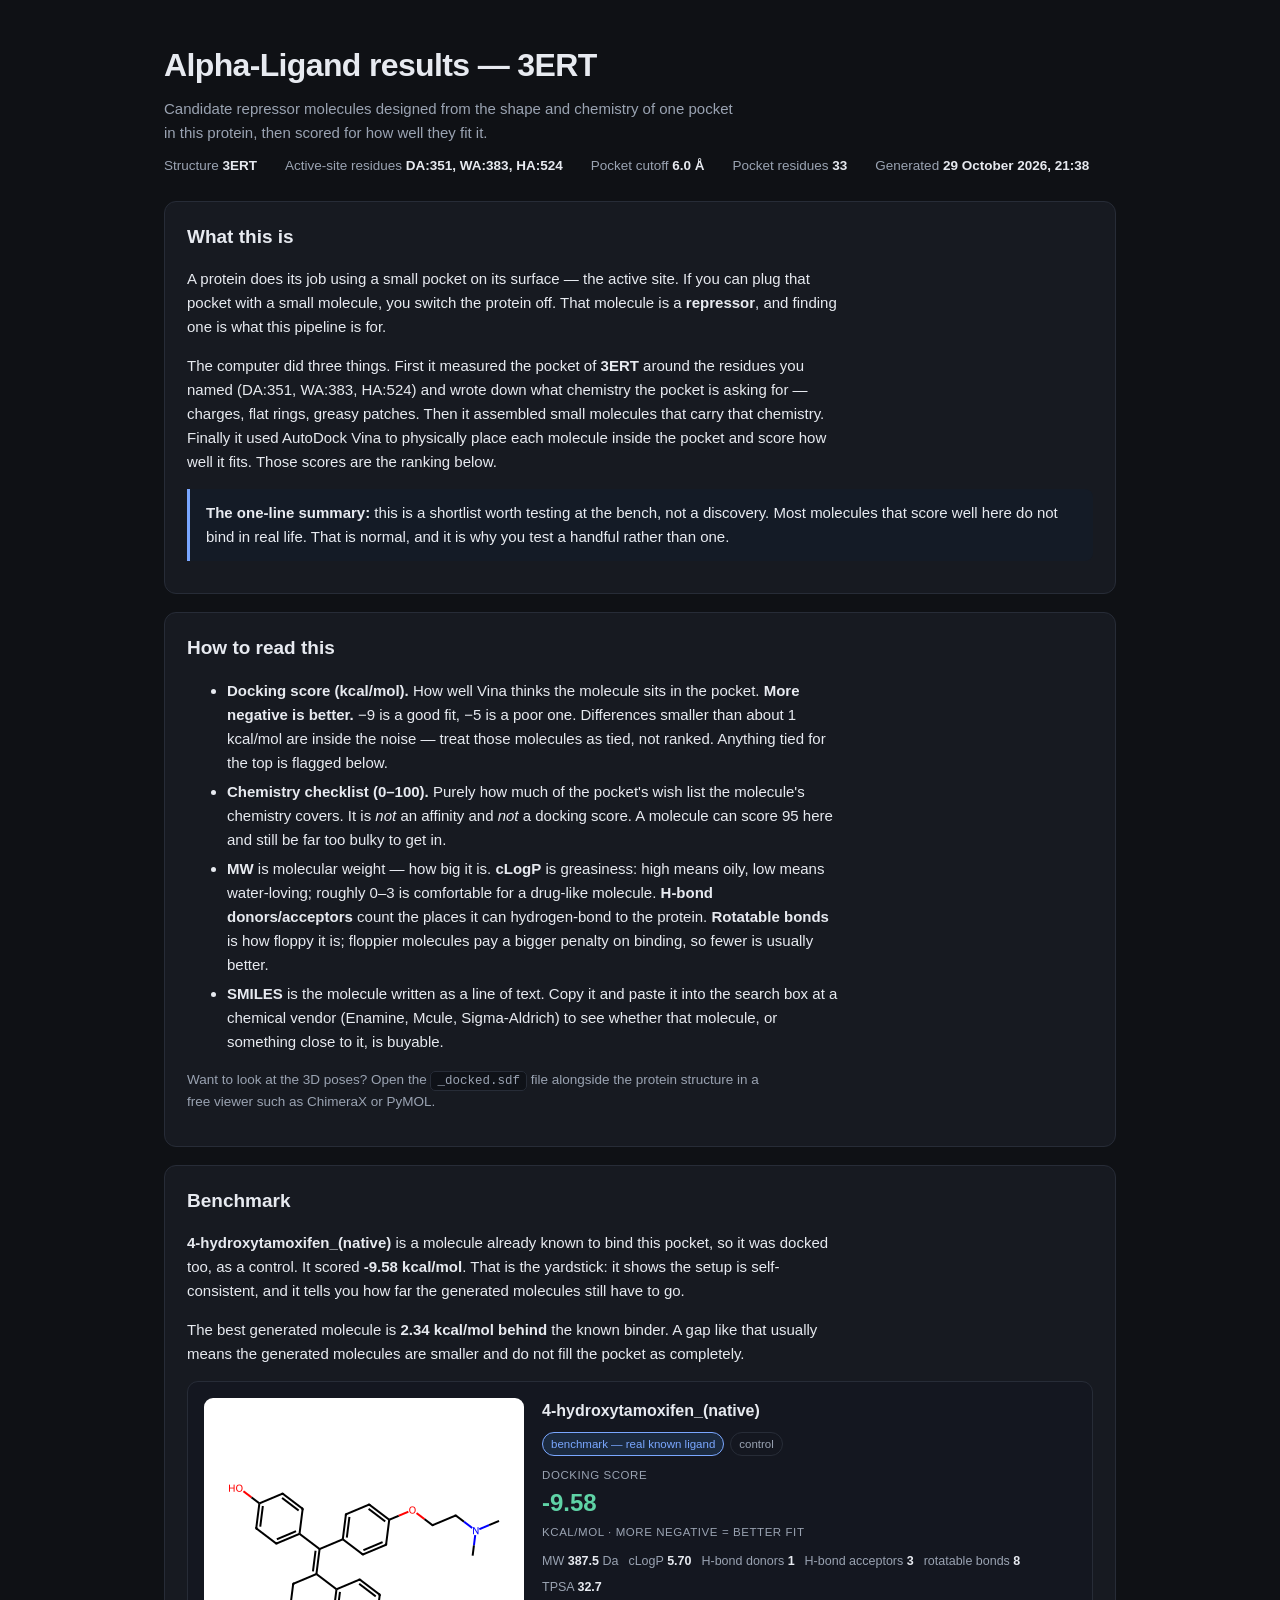
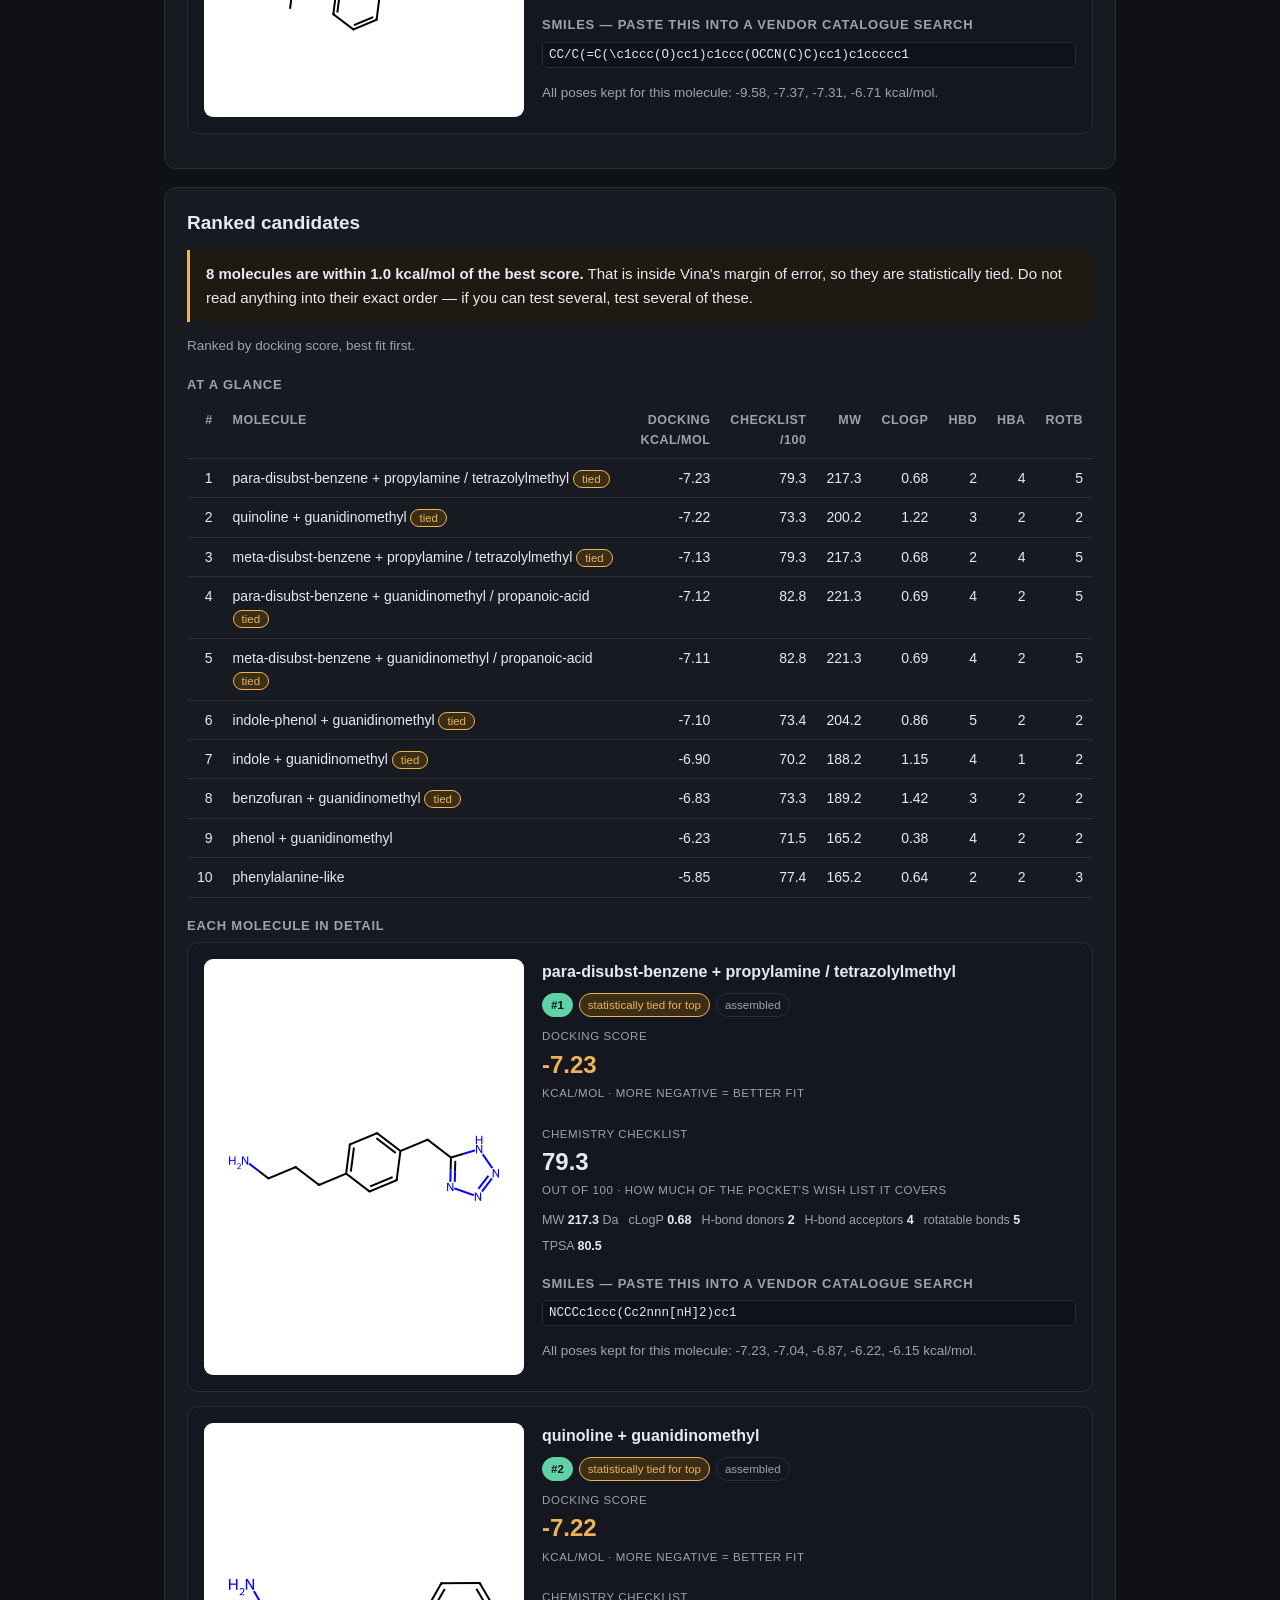
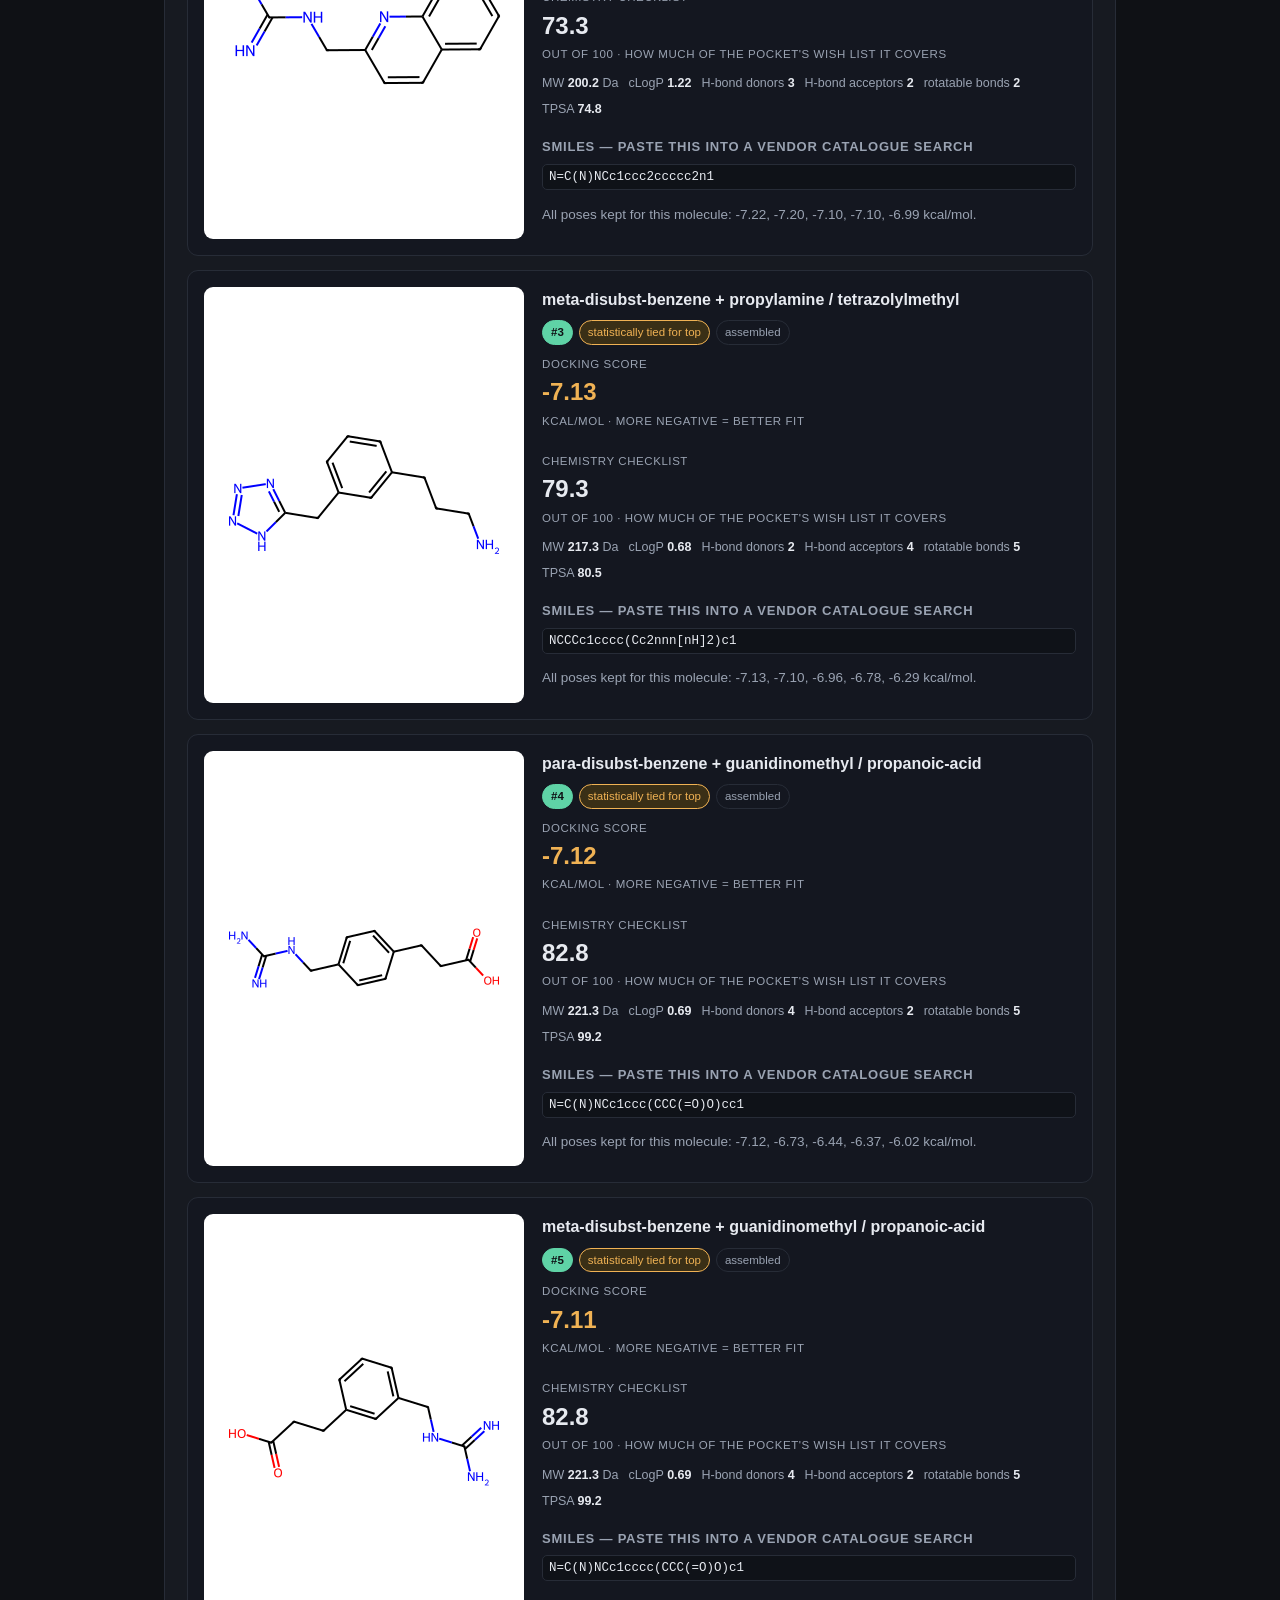
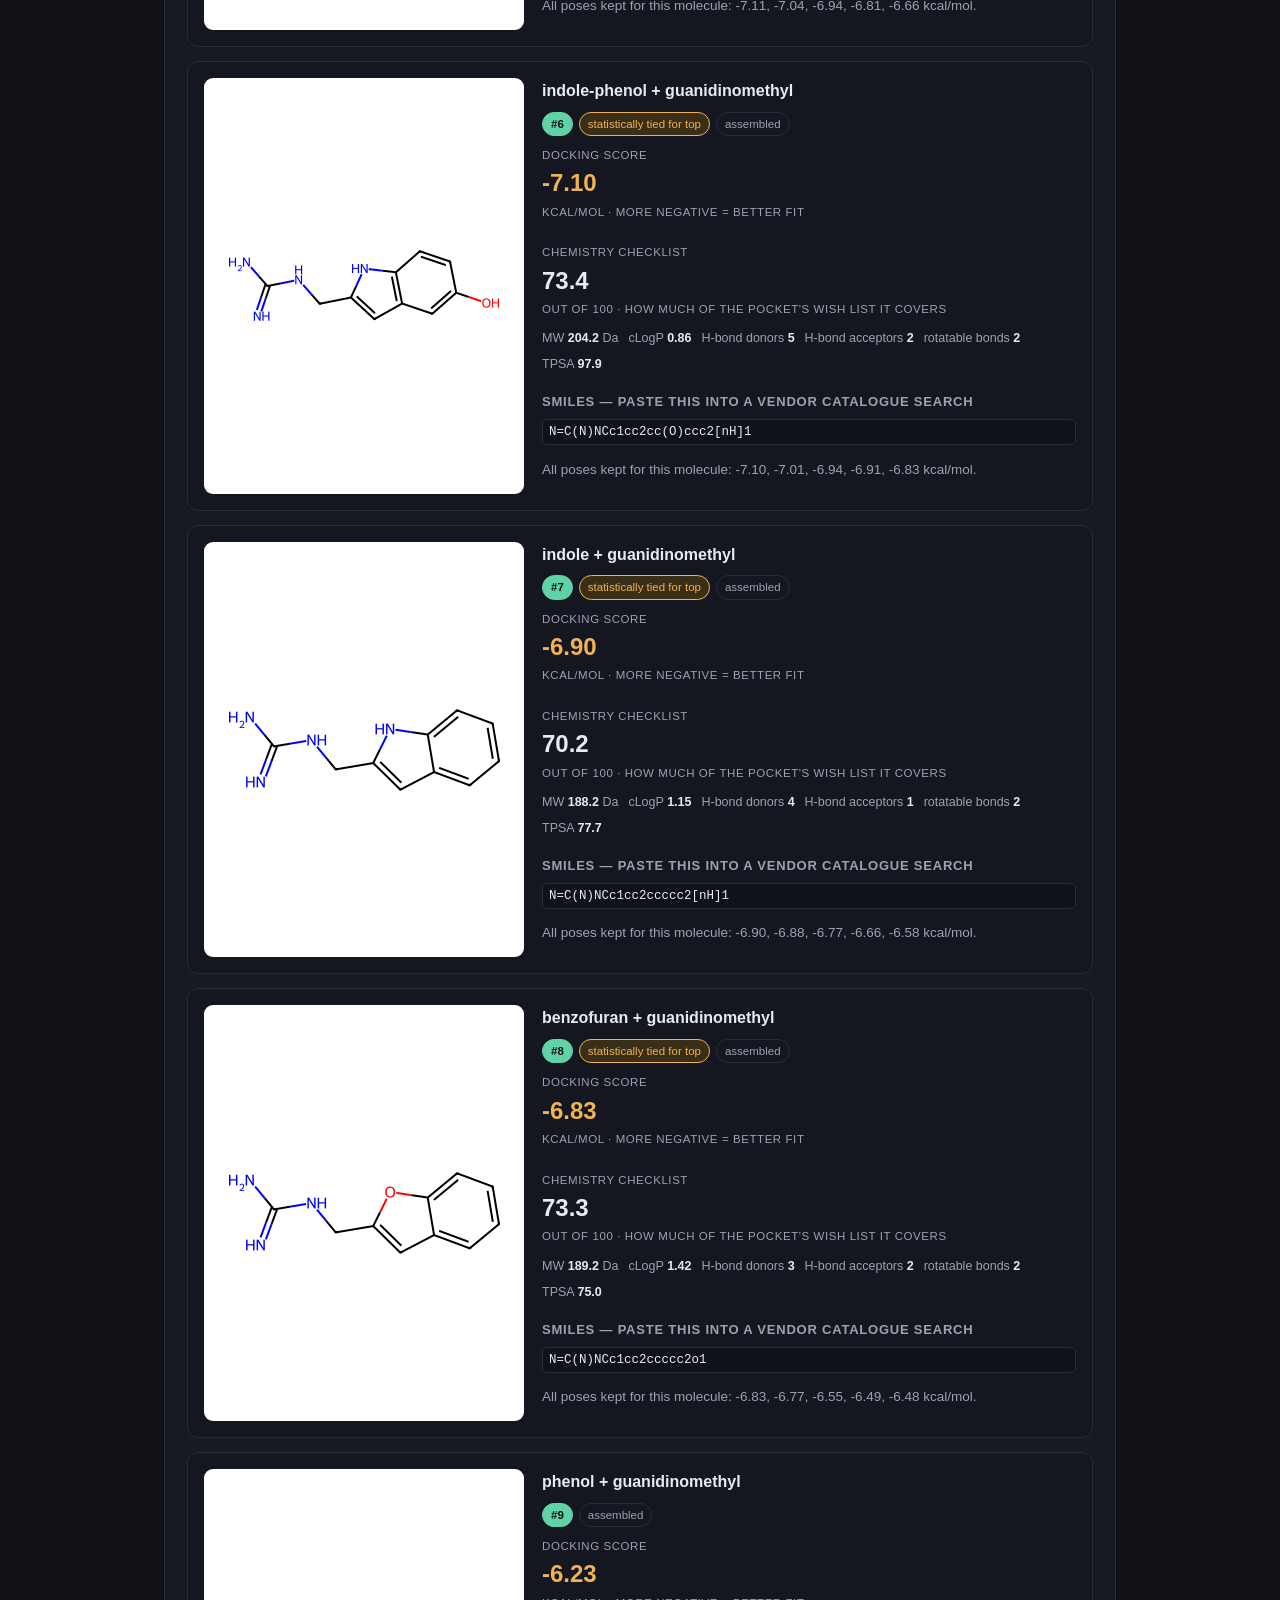
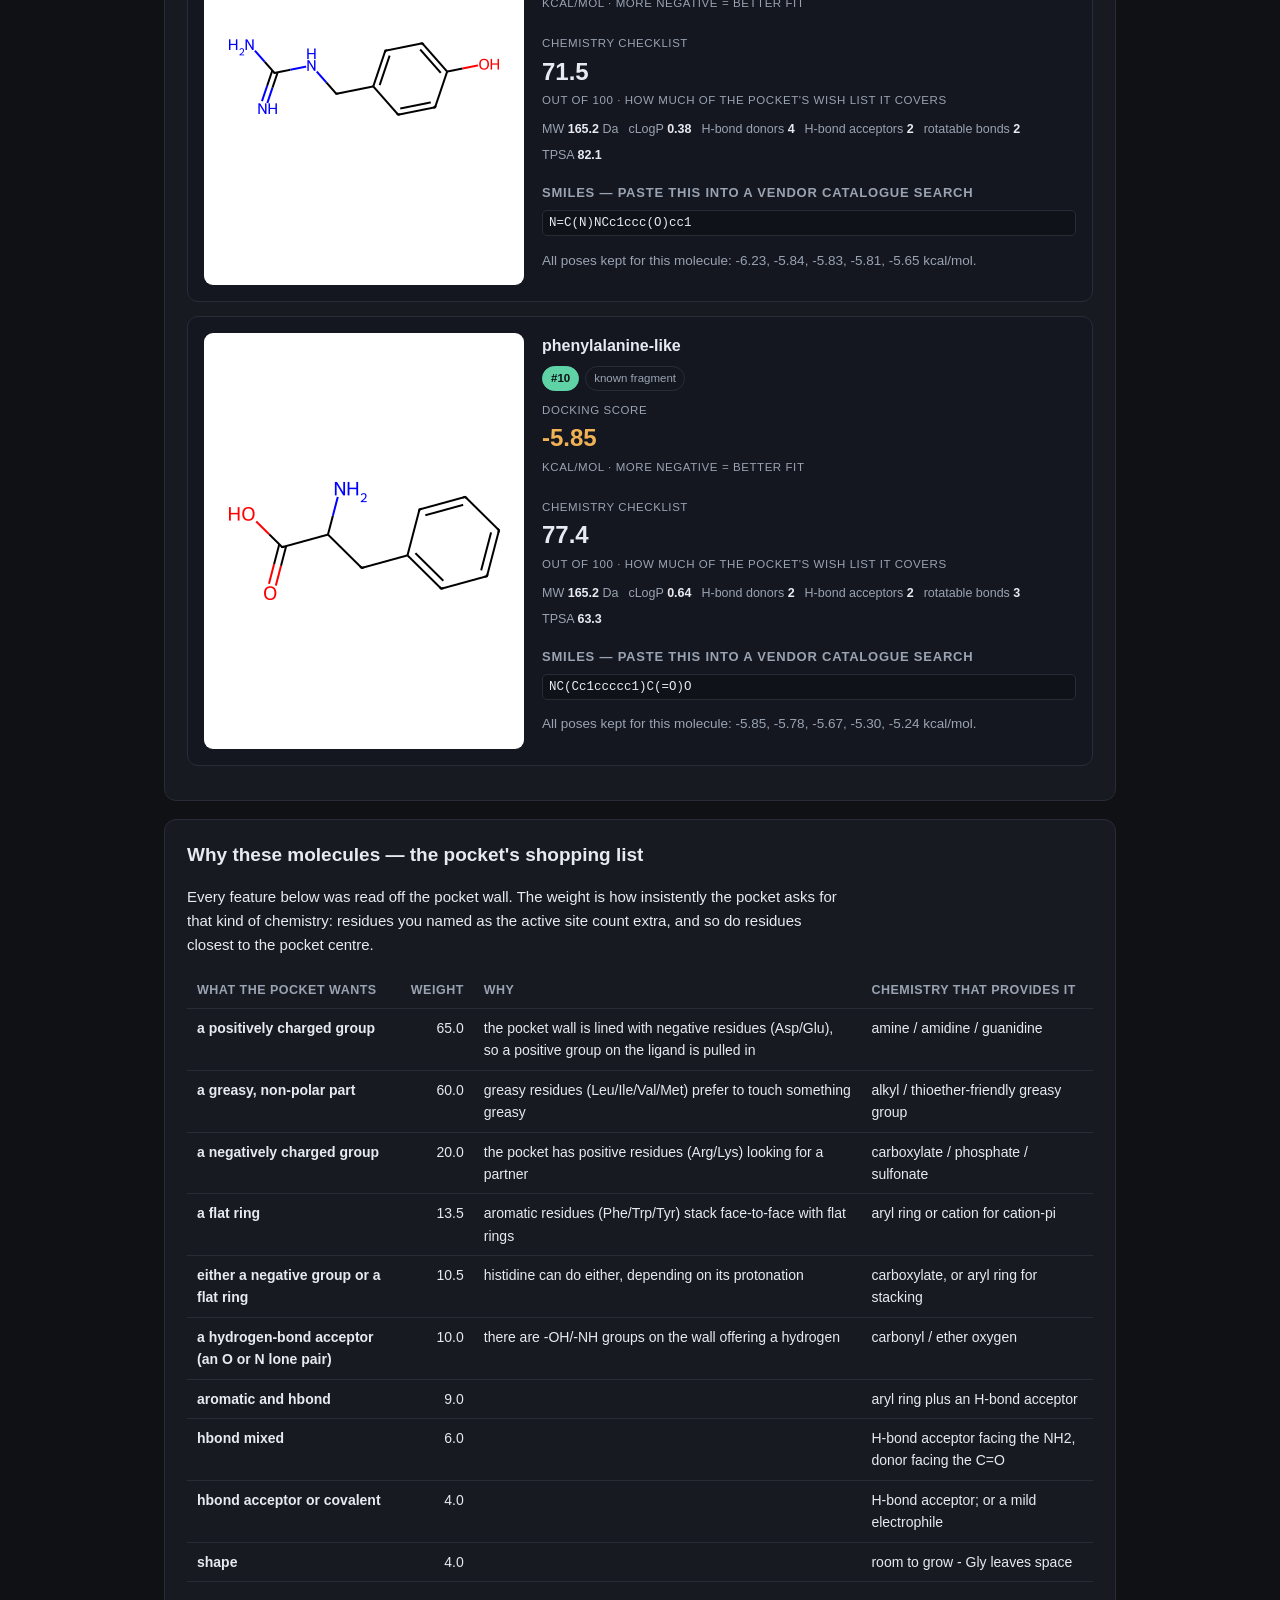
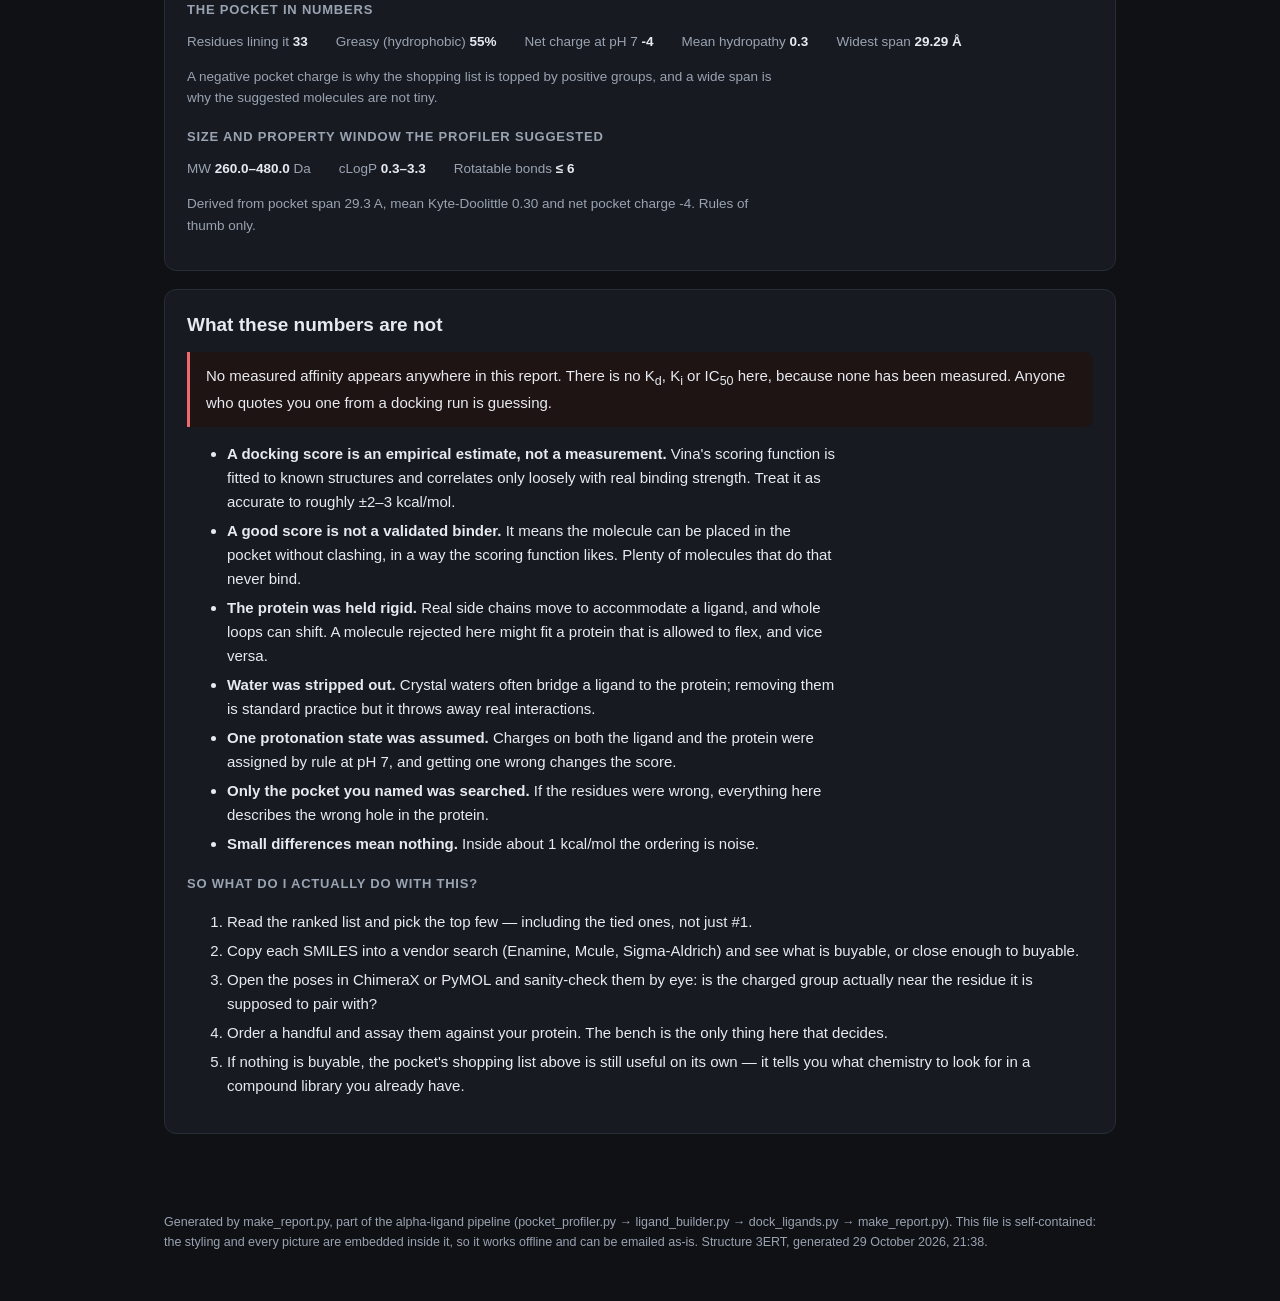
==== output/3ERT_results.html @ 64a778c5 "Add make_report.py: self-contained HTML results page + top-hits CSV, wired into the notebook" ====
<!DOCTYPE html>
<html lang='en'><head><meta charset='utf-8'>
<meta name='viewport' content='width=device-width,initial-scale=1'>
<title>Alpha-Ligand results — 3ERT</title>
<style>
:root{
  --bg:#0f1115; --card:#171a21; --line:#272c37; --ink:#e7eaf0; --dim:#9aa3b2;
  --accent:#5fd3a6; --accent2:#7aa7ff; --warn:#f0b254; --bad:#ef6a6a;
}
*{box-sizing:border-box}
body{margin:0;background:var(--bg);color:var(--ink);
  font:15px/1.6 -apple-system,BlinkMacSystemFont,"Segoe UI",Roboto,Helvetica,Arial,sans-serif;}
header{padding:40px 24px 4px;max-width:1000px;margin:0 auto}
h1{margin:0 0 6px;font-size:32px;letter-spacing:-.02em}
.tagline{margin:0;color:var(--dim);max-width:70ch}
main{max-width:1000px;margin:0 auto;padding:20px 24px 60px}
.card{background:var(--card);border:1px solid var(--line);border-radius:12px;
  padding:20px 22px;margin:0 0 18px}
h2{margin:0 0 12px;font-size:19px}
h3{margin:18px 0 6px;font-size:13px;text-transform:uppercase;letter-spacing:.06em;color:var(--dim)}
p{max-width:78ch}
code,.smiles{background:#0f1218;border:1px solid var(--line);border-radius:5px;
  padding:2px 6px;font-family:ui-monospace,SFMono-Regular,Consolas,monospace;font-size:12.5px;
  word-break:break-all}
.meta{display:flex;flex-wrap:wrap;gap:10px 28px;margin:10px 0 0;color:var(--dim);font-size:13.5px}
.meta b{color:var(--ink);font-weight:600}
table{border-collapse:collapse;width:100%;font-size:14px}
th,td{text-align:left;padding:8px 10px;border-bottom:1px solid var(--line);vertical-align:top}
th{color:var(--dim);font-weight:600;font-size:12.5px;text-transform:uppercase;letter-spacing:.04em}
td.num,th.num{text-align:right;font-variant-numeric:tabular-nums}
.hit{display:grid;grid-template-columns:320px 1fr;gap:18px;border:1px solid var(--line);
  border-radius:11px;padding:16px;margin:0 0 14px;background:#141720;break-inside:avoid}
.pic{background:#fff;border-radius:9px;padding:6px;display:flex;align-items:center;justify-content:center}
img.mol{max-width:100%;height:auto;display:block}
.molsvg{background:#fff;border-radius:9px}
.nopic{color:#888;font-size:13px;padding:40px 0;text-align:center}
.hitname{font-size:16px;font-weight:650;margin:0 0 2px}
.badges{display:flex;flex-wrap:wrap;gap:6px;margin:8px 0}
.badge{font-size:11.5px;padding:2px 8px;border-radius:999px;border:1px solid var(--line);color:var(--dim)}
.badge.rank{background:var(--accent);color:#0f1115;border-color:var(--accent);font-weight:700}
.badge.tie{background:#3a2f16;border-color:var(--warn);color:var(--warn)}
.badge.ctrl{background:#1b2a3f;border-color:var(--accent2);color:var(--accent2)}
.scorerow{display:flex;flex-wrap:wrap;gap:22px;margin:10px 0 4px}
.score .v{font-size:24px;font-weight:700;font-variant-numeric:tabular-nums}
.score .k{display:block;font-size:11.5px;color:var(--dim);text-transform:uppercase;letter-spacing:.05em}
.good{color:var(--accent)} .mid{color:var(--warn)}
.props{display:flex;flex-wrap:wrap;gap:6px 10px;margin:10px 0;font-size:12.5px;color:var(--dim)}
.props span b{color:var(--ink)}
.note{color:var(--dim);font-size:13.5px}
.callout{border-left:3px solid var(--accent2);background:#141b26;padding:12px 16px;border-radius:0 8px 8px 0;margin:12px 0}
.callout.warn{border-left-color:var(--warn);background:#1e1a12}
.callout.bad{border-left-color:var(--bad);background:#1f1414}
ul{max-width:78ch} li{margin:5px 0}
footer{max-width:1000px;margin:0 auto;padding:0 24px 50px;color:var(--dim);font-size:12.5px}
@media print{
  :root{--bg:#fff;--card:#fff;--line:#c8ccd4;--ink:#111;--dim:#555;
        --accent:#0a7a55;--accent2:#1a4ea8;--warn:#8a5a00;--bad:#9a2020}
  body{background:#fff;color:#111;font-size:11pt}
  .card,.hit{background:#fff;border:1px solid #c8ccd4;box-shadow:none}
  .hit{break-inside:avoid;page-break-inside:avoid}
  .badge.rank{background:#eee;color:#111;border-color:#999}
  .callout{background:#f6f7f9}
  header{padding-top:10px}
}
</style></head><body>
<header><h1>Alpha-Ligand results — 3ERT</h1>
<p class='tagline'>Candidate repressor molecules designed from the shape and chemistry of one pocket in this protein, then scored for how well they fit it.</p>
<div class='meta'><span>Structure <b>3ERT</b></span><span>Active-site residues <b>DA:351, WA:383, HA:524</b></span><span>Pocket cutoff <b>6.0 &Aring;</b></span><span>Pocket residues <b>33</b></span><span>Generated <b>29 October 2026, 21:38</b></span></div></header><main>
<div class='card'><h2>What this is</h2>
<p>A protein does its job using a small pocket on its surface — the active site. If you can plug that pocket with a small molecule, you switch the protein off. That molecule is a <b>repressor</b>, and finding one is what this pipeline is for.</p>
<p>The computer did three things. First it measured the pocket of <b>3ERT</b> around the residues you named (DA:351, WA:383, HA:524) and wrote down what chemistry the pocket is asking for — charges, flat rings, greasy patches. Then it assembled small molecules that carry that chemistry. 
Finally it used AutoDock Vina to physically place each molecule inside the pocket and score how well it fits. Those scores are the ranking below.</p>
<div class='callout'><b>The one-line summary:</b> this is a shortlist worth testing at the bench, not a discovery. Most molecules that score well here do not bind in real life. That is normal, and it is why you test a handful rather than one.</div>
</div>
<div class='card'><h2>How to read this</h2><ul>
<li><b>Docking score (kcal/mol).</b> How well Vina thinks the molecule sits in the pocket. <b>More negative is better.</b> &minus;9 is a good fit, &minus;5 is a poor one. Differences smaller than about 1 kcal/mol are inside the noise — treat those molecules as tied, not ranked. Anything tied for the top is flagged below.</li>
<li><b>Chemistry checklist (0–100).</b> Purely how much of the pocket's wish list the molecule's chemistry covers. It is <i>not</i> an affinity and <i>not</i> a docking score. A molecule can score 95 here and still be far too bulky to get in.</li>
<li><b>MW</b> is molecular weight — how big it is. <b>cLogP</b> is greasiness: high means oily, low means water-loving; roughly 0–3 is comfortable for a drug-like molecule. <b>H-bond donors/acceptors</b> count the places it can hydrogen-bond to the protein. <b>Rotatable bonds</b> is how floppy it is; floppier molecules pay a bigger penalty on binding, so fewer is usually better.</li>
<li><b>SMILES</b> is the molecule written as a line of text. Copy it and paste it into the search box at a chemical vendor (Enamine, Mcule, Sigma-Aldrich) to see whether that molecule, or something close to it, is buyable.</li>
</ul>
<p class='note'>Want to look at the 3D poses? Open the <code>_docked.sdf</code> file alongside the protein structure in a free viewer such as ChimeraX or PyMOL.</p></div>
<div class='card'><h2>Benchmark</h2>
<p><b>4-hydroxytamoxifen_(native)</b> is a molecule already known to bind this pocket, so it was docked too, as a control. It scored <b>-9.58 kcal/mol</b>. That is the yardstick: it shows the setup is self-consistent, and it tells you how far the generated molecules still have to go.</p>
<p>The best generated molecule is <b>2.34 kcal/mol behind</b> the known binder. A gap like that usually means the generated molecules are smaller and do not fill the pocket as completely.</p>

<div class="hit">
  <div class="pic"><img class="mol" alt="structure" src="[data-uri]"></div>
  <div>
    <p class="hitname">4-hydroxytamoxifen_(native)</p>
    <div class="badges"><span class="badge ctrl">benchmark — real known ligand</span><span class="badge">control</span></div>
    <div class="scorerow"><div class="score"><span class="k">docking score</span><span class="v good">-9.58</span><span class="k">kcal/mol &middot; more negative = better fit</span></div></div>
    <div class="props">
      <span>MW <b>387.5</b> Da</span><span>cLogP <b>5.70</b></span>
      <span>H-bond donors <b>1</b></span><span>H-bond acceptors <b>3</b></span>
      <span>rotatable bonds <b>8</b></span><span>TPSA <b>32.7</b></span>
    </div>
    <h3>SMILES — paste this into a vendor catalogue search</h3>
    <div class="smiles">CC/C(=C(\c1ccc(O)cc1)c1ccc(OCCN(C)C)cc1)c1ccccc1</div>
    <p class="note">All poses kept for this molecule: -9.58, -7.37, -7.31, -6.71 kcal/mol.</p>
  </div>
</div>
</div>
<div class='card'><h2>Ranked candidates</h2>
<div class='callout warn'><b>8 molecules are within 1.0 kcal/mol of the best score.</b> That is inside Vina's margin of error, so they are statistically tied. Do not read anything into their exact order — if you can test several, test several of these.</div>
<p class='note'>Ranked by docking score, best fit first.</p>
<h3>At a glance</h3><table><thead><tr><th class='num'>#</th><th>Molecule</th>
<th class='num'>Docking<br>kcal/mol</th>
<th class='num'>Checklist<br>/100</th><th class='num'>MW</th><th class='num'>cLogP</th><th class='num'>HBD</th><th class='num'>HBA</th><th class='num'>RotB</th></tr></thead><tbody>
<tr><td class='num'>1</td><td>para-disubst-benzene + propylamine / tetrazolylmethyl <span class='badge tie'>tied</span></td>
<td class='num'>-7.23</td>
<td class='num'>79.3</td><td class='num'>217.3</td><td class='num'>0.68</td><td class='num'>2</td><td class='num'>4</td><td class='num'>5</td></tr>
<tr><td class='num'>2</td><td>quinoline + guanidinomethyl <span class='badge tie'>tied</span></td>
<td class='num'>-7.22</td>
<td class='num'>73.3</td><td class='num'>200.2</td><td class='num'>1.22</td><td class='num'>3</td><td class='num'>2</td><td class='num'>2</td></tr>
<tr><td class='num'>3</td><td>meta-disubst-benzene + propylamine / tetrazolylmethyl <span class='badge tie'>tied</span></td>
<td class='num'>-7.13</td>
<td class='num'>79.3</td><td class='num'>217.3</td><td class='num'>0.68</td><td class='num'>2</td><td class='num'>4</td><td class='num'>5</td></tr>
<tr><td class='num'>4</td><td>para-disubst-benzene + guanidinomethyl / propanoic-acid <span class='badge tie'>tied</span></td>
<td class='num'>-7.12</td>
<td class='num'>82.8</td><td class='num'>221.3</td><td class='num'>0.69</td><td class='num'>4</td><td class='num'>2</td><td class='num'>5</td></tr>
<tr><td class='num'>5</td><td>meta-disubst-benzene + guanidinomethyl / propanoic-acid <span class='badge tie'>tied</span></td>
<td class='num'>-7.11</td>
<td class='num'>82.8</td><td class='num'>221.3</td><td class='num'>0.69</td><td class='num'>4</td><td class='num'>2</td><td class='num'>5</td></tr>
<tr><td class='num'>6</td><td>indole-phenol + guanidinomethyl <span class='badge tie'>tied</span></td>
<td class='num'>-7.10</td>
<td class='num'>73.4</td><td class='num'>204.2</td><td class='num'>0.86</td><td class='num'>5</td><td class='num'>2</td><td class='num'>2</td></tr>
<tr><td class='num'>7</td><td>indole + guanidinomethyl <span class='badge tie'>tied</span></td>
<td class='num'>-6.90</td>
<td class='num'>70.2</td><td class='num'>188.2</td><td class='num'>1.15</td><td class='num'>4</td><td class='num'>1</td><td class='num'>2</td></tr>
<tr><td class='num'>8</td><td>benzofuran + guanidinomethyl <span class='badge tie'>tied</span></td>
<td class='num'>-6.83</td>
<td class='num'>73.3</td><td class='num'>189.2</td><td class='num'>1.42</td><td class='num'>3</td><td class='num'>2</td><td class='num'>2</td></tr>
<tr><td class='num'>9</td><td>phenol + guanidinomethyl</td>
<td class='num'>-6.23</td>
<td class='num'>71.5</td><td class='num'>165.2</td><td class='num'>0.38</td><td class='num'>4</td><td class='num'>2</td><td class='num'>2</td></tr>
<tr><td class='num'>10</td><td>phenylalanine-like</td>
<td class='num'>-5.85</td>
<td class='num'>77.4</td><td class='num'>165.2</td><td class='num'>0.64</td><td class='num'>2</td><td class='num'>2</td><td class='num'>3</td></tr>
</tbody></table>
<h3>Each molecule in detail</h3>

<div class="hit">
  <div class="pic"><img class="mol" alt="structure" src="[data-uri]"></div>
  <div>
    <p class="hitname">para-disubst-benzene + propylamine / tetrazolylmethyl</p>
    <div class="badges"><span class="badge rank">#1</span><span class="badge tie">statistically tied for top</span><span class="badge">assembled</span></div>
    <div class="scorerow"><div class="score"><span class="k">docking score</span><span class="v mid">-7.23</span><span class="k">kcal/mol &middot; more negative = better fit</span></div><div class="score"><span class="k">chemistry checklist</span><span class="v">79.3</span><span class="k">out of 100 &middot; how much of the pocket's wish list it covers</span></div></div>
    <div class="props">
      <span>MW <b>217.3</b> Da</span><span>cLogP <b>0.68</b></span>
      <span>H-bond donors <b>2</b></span><span>H-bond acceptors <b>4</b></span>
      <span>rotatable bonds <b>5</b></span><span>TPSA <b>80.5</b></span>
    </div>
    <h3>SMILES — paste this into a vendor catalogue search</h3>
    <div class="smiles">NCCCc1ccc(Cc2nnn[nH]2)cc1</div>
    <p class="note">All poses kept for this molecule: -7.23, -7.04, -6.87, -6.22, -6.15 kcal/mol.</p>
  </div>
</div>

<div class="hit">
  <div class="pic"><img class="mol" alt="structure" src="[data-uri]"></div>
  <div>
    <p class="hitname">quinoline + guanidinomethyl</p>
    <div class="badges"><span class="badge rank">#2</span><span class="badge tie">statistically tied for top</span><span class="badge">assembled</span></div>
    <div class="scorerow"><div class="score"><span class="k">docking score</span><span class="v mid">-7.22</span><span class="k">kcal/mol &middot; more negative = better fit</span></div><div class="score"><span class="k">chemistry checklist</span><span class="v">73.3</span><span class="k">out of 100 &middot; how much of the pocket's wish list it covers</span></div></div>
    <div class="props">
      <span>MW <b>200.2</b> Da</span><span>cLogP <b>1.22</b></span>
      <span>H-bond donors <b>3</b></span><span>H-bond acceptors <b>2</b></span>
      <span>rotatable bonds <b>2</b></span><span>TPSA <b>74.8</b></span>
    </div>
    <h3>SMILES — paste this into a vendor catalogue search</h3>
    <div class="smiles">N=C(N)NCc1ccc2ccccc2n1</div>
    <p class="note">All poses kept for this molecule: -7.22, -7.20, -7.10, -7.10, -6.99 kcal/mol.</p>
  </div>
</div>

<div class="hit">
  <div class="pic"><img class="mol" alt="structure" src="[data-uri]"></div>
  <div>
    <p class="hitname">meta-disubst-benzene + propylamine / tetrazolylmethyl</p>
    <div class="badges"><span class="badge rank">#3</span><span class="badge tie">statistically tied for top</span><span class="badge">assembled</span></div>
    <div class="scorerow"><div class="score"><span class="k">docking score</span><span class="v mid">-7.13</span><span class="k">kcal/mol &middot; more negative = better fit</span></div><div class="score"><span class="k">chemistry checklist</span><span class="v">79.3</span><span class="k">out of 100 &middot; how much of the pocket's wish list it covers</span></div></div>
    <div class="props">
      <span>MW <b>217.3</b> Da</span><span>cLogP <b>0.68</b></span>
      <span>H-bond donors <b>2</b></span><span>H-bond acceptors <b>4</b></span>
      <span>rotatable bonds <b>5</b></span><span>TPSA <b>80.5</b></span>
    </div>
    <h3>SMILES — paste this into a vendor catalogue search</h3>
    <div class="smiles">NCCCc1cccc(Cc2nnn[nH]2)c1</div>
    <p class="note">All poses kept for this molecule: -7.13, -7.10, -6.96, -6.78, -6.29 kcal/mol.</p>
  </div>
</div>

<div class="hit">
  <div class="pic"><img class="mol" alt="structure" src="[data-uri]"></div>
  <div>
    <p class="hitname">para-disubst-benzene + guanidinomethyl / propanoic-acid</p>
    <div class="badges"><span class="badge rank">#4</span><span class="badge tie">statistically tied for top</span><span class="badge">assembled</span></div>
    <div class="scorerow"><div class="score"><span class="k">docking score</span><span class="v mid">-7.12</span><span class="k">kcal/mol &middot; more negative = better fit</span></div><div class="score"><span class="k">chemistry checklist</span><span class="v">82.8</span><span class="k">out of 100 &middot; how much of the pocket's wish list it covers</span></div></div>
    <div class="props">
      <span>MW <b>221.3</b> Da</span><span>cLogP <b>0.69</b></span>
      <span>H-bond donors <b>4</b></span><span>H-bond acceptors <b>2</b></span>
      <span>rotatable bonds <b>5</b></span><span>TPSA <b>99.2</b></span>
    </div>
    <h3>SMILES — paste this into a vendor catalogue search</h3>
    <div class="smiles">N=C(N)NCc1ccc(CCC(=O)O)cc1</div>
    <p class="note">All poses kept for this molecule: -7.12, -6.73, -6.44, -6.37, -6.02 kcal/mol.</p>
  </div>
</div>

<div class="hit">
  <div class="pic"><img class="mol" alt="structure" src="[data-uri]"></div>
  <div>
    <p class="hitname">meta-disubst-benzene + guanidinomethyl / propanoic-acid</p>
    <div class="badges"><span class="badge rank">#5</span><span class="badge tie">statistically tied for top</span><span class="badge">assembled</span></div>
    <div class="scorerow"><div class="score"><span class="k">docking score</span><span class="v mid">-7.11</span><span class="k">kcal/mol &middot; more negative = better fit</span></div><div class="score"><span class="k">chemistry checklist</span><span class="v">82.8</span><span class="k">out of 100 &middot; how much of the pocket's wish list it covers</span></div></div>
    <div class="props">
      <span>MW <b>221.3</b> Da</span><span>cLogP <b>0.69</b></span>
      <span>H-bond donors <b>4</b></span><span>H-bond acceptors <b>2</b></span>
      <span>rotatable bonds <b>5</b></span><span>TPSA <b>99.2</b></span>
    </div>
    <h3>SMILES — paste this into a vendor catalogue search</h3>
    <div class="smiles">N=C(N)NCc1cccc(CCC(=O)O)c1</div>
    <p class="note">All poses kept for this molecule: -7.11, -7.04, -6.94, -6.81, -6.66 kcal/mol.</p>
  </div>
</div>

<div class="hit">
  <div class="pic"><img class="mol" alt="structure" src="[data-uri]"></div>
  <div>
    <p class="hitname">indole-phenol + guanidinomethyl</p>
    <div class="badges"><span class="badge rank">#6</span><span class="badge tie">statistically tied for top</span><span class="badge">assembled</span></div>
    <div class="scorerow"><div class="score"><span class="k">docking score</span><span class="v mid">-7.10</span><span class="k">kcal/mol &middot; more negative = better fit</span></div><div class="score"><span class="k">chemistry checklist</span><span class="v">73.4</span><span class="k">out of 100 &middot; how much of the pocket's wish list it covers</span></div></div>
    <div class="props">
      <span>MW <b>204.2</b> Da</span><span>cLogP <b>0.86</b></span>
      <span>H-bond donors <b>5</b></span><span>H-bond acceptors <b>2</b></span>
      <span>rotatable bonds <b>2</b></span><span>TPSA <b>97.9</b></span>
    </div>
    <h3>SMILES — paste this into a vendor catalogue search</h3>
    <div class="smiles">N=C(N)NCc1cc2cc(O)ccc2[nH]1</div>
    <p class="note">All poses kept for this molecule: -7.10, -7.01, -6.94, -6.91, -6.83 kcal/mol.</p>
  </div>
</div>

<div class="hit">
  <div class="pic"><img class="mol" alt="structure" src="[data-uri]"></div>
  <div>
    <p class="hitname">indole + guanidinomethyl</p>
    <div class="badges"><span class="badge rank">#7</span><span class="badge tie">statistically tied for top</span><span class="badge">assembled</span></div>
    <div class="scorerow"><div class="score"><span class="k">docking score</span><span class="v mid">-6.90</span><span class="k">kcal/mol &middot; more negative = better fit</span></div><div class="score"><span class="k">chemistry checklist</span><span class="v">70.2</span><span class="k">out of 100 &middot; how much of the pocket's wish list it covers</span></div></div>
    <div class="props">
      <span>MW <b>188.2</b> Da</span><span>cLogP <b>1.15</b></span>
      <span>H-bond donors <b>4</b></span><span>H-bond acceptors <b>1</b></span>
      <span>rotatable bonds <b>2</b></span><span>TPSA <b>77.7</b></span>
    </div>
    <h3>SMILES — paste this into a vendor catalogue search</h3>
    <div class="smiles">N=C(N)NCc1cc2ccccc2[nH]1</div>
    <p class="note">All poses kept for this molecule: -6.90, -6.88, -6.77, -6.66, -6.58 kcal/mol.</p>
  </div>
</div>

<div class="hit">
  <div class="pic"><img class="mol" alt="structure" src="[data-uri]"></div>
  <div>
    <p class="hitname">benzofuran + guanidinomethyl</p>
    <div class="badges"><span class="badge rank">#8</span><span class="badge tie">statistically tied for top</span><span class="badge">assembled</span></div>
    <div class="scorerow"><div class="score"><span class="k">docking score</span><span class="v mid">-6.83</span><span class="k">kcal/mol &middot; more negative = better fit</span></div><div class="score"><span class="k">chemistry checklist</span><span class="v">73.3</span><span class="k">out of 100 &middot; how much of the pocket's wish list it covers</span></div></div>
    <div class="props">
      <span>MW <b>189.2</b> Da</span><span>cLogP <b>1.42</b></span>
      <span>H-bond donors <b>3</b></span><span>H-bond acceptors <b>2</b></span>
      <span>rotatable bonds <b>2</b></span><span>TPSA <b>75.0</b></span>
    </div>
    <h3>SMILES — paste this into a vendor catalogue search</h3>
    <div class="smiles">N=C(N)NCc1cc2ccccc2o1</div>
    <p class="note">All poses kept for this molecule: -6.83, -6.77, -6.55, -6.49, -6.48 kcal/mol.</p>
  </div>
</div>

<div class="hit">
  <div class="pic"><img class="mol" alt="structure" src="[data-uri]"></div>
  <div>
    <p class="hitname">phenol + guanidinomethyl</p>
    <div class="badges"><span class="badge rank">#9</span><span class="badge">assembled</span></div>
    <div class="scorerow"><div class="score"><span class="k">docking score</span><span class="v mid">-6.23</span><span class="k">kcal/mol &middot; more negative = better fit</span></div><div class="score"><span class="k">chemistry checklist</span><span class="v">71.5</span><span class="k">out of 100 &middot; how much of the pocket's wish list it covers</span></div></div>
    <div class="props">
      <span>MW <b>165.2</b> Da</span><span>cLogP <b>0.38</b></span>
      <span>H-bond donors <b>4</b></span><span>H-bond acceptors <b>2</b></span>
      <span>rotatable bonds <b>2</b></span><span>TPSA <b>82.1</b></span>
    </div>
    <h3>SMILES — paste this into a vendor catalogue search</h3>
    <div class="smiles">N=C(N)NCc1ccc(O)cc1</div>
    <p class="note">All poses kept for this molecule: -6.23, -5.84, -5.83, -5.81, -5.65 kcal/mol.</p>
  </div>
</div>

<div class="hit">
  <div class="pic"><img class="mol" alt="structure" src="[data-uri]"></div>
  <div>
    <p class="hitname">phenylalanine-like</p>
    <div class="badges"><span class="badge rank">#10</span><span class="badge">known fragment</span></div>
    <div class="scorerow"><div class="score"><span class="k">docking score</span><span class="v mid">-5.85</span><span class="k">kcal/mol &middot; more negative = better fit</span></div><div class="score"><span class="k">chemistry checklist</span><span class="v">77.4</span><span class="k">out of 100 &middot; how much of the pocket's wish list it covers</span></div></div>
    <div class="props">
      <span>MW <b>165.2</b> Da</span><span>cLogP <b>0.64</b></span>
      <span>H-bond donors <b>2</b></span><span>H-bond acceptors <b>2</b></span>
      <span>rotatable bonds <b>3</b></span><span>TPSA <b>63.3</b></span>
    </div>
    <h3>SMILES — paste this into a vendor catalogue search</h3>
    <div class="smiles">NC(Cc1ccccc1)C(=O)O</div>
    <p class="note">All poses kept for this molecule: -5.85, -5.78, -5.67, -5.30, -5.24 kcal/mol.</p>
  </div>
</div>
</div>
<div class='card'><h2>Why these molecules — the pocket's shopping list</h2>
<p>Every feature below was read off the pocket wall. The weight is how insistently the pocket asks for that kind of chemistry: residues you named as the active site count extra, and so do residues closest to the pocket centre.</p>
<table><thead><tr><th>What the pocket wants</th><th class='num'>Weight</th><th>Why</th><th>Chemistry that provides it</th></tr></thead><tbody>
<tr><td><b>a positively charged group</b></td><td class='num'>65.0</td><td>the pocket wall is lined with negative residues (Asp/Glu), so a positive group on the ligand is pulled in</td><td>amine / amidine / guanidine</td></tr>
<tr><td><b>a greasy, non-polar part</b></td><td class='num'>60.0</td><td>greasy residues (Leu/Ile/Val/Met) prefer to touch something greasy</td><td>alkyl / thioether-friendly greasy group</td></tr>
<tr><td><b>a negatively charged group</b></td><td class='num'>20.0</td><td>the pocket has positive residues (Arg/Lys) looking for a partner</td><td>carboxylate / phosphate / sulfonate</td></tr>
<tr><td><b>a flat ring</b></td><td class='num'>13.5</td><td>aromatic residues (Phe/Trp/Tyr) stack face-to-face with flat rings</td><td>aryl ring or cation for cation-pi</td></tr>
<tr><td><b>either a negative group or a flat ring</b></td><td class='num'>10.5</td><td>histidine can do either, depending on its protonation</td><td>carboxylate, or aryl ring for stacking</td></tr>
<tr><td><b>a hydrogen-bond acceptor (an O or N lone pair)</b></td><td class='num'>10.0</td><td>there are -OH/-NH groups on the wall offering a hydrogen</td><td>carbonyl / ether oxygen</td></tr>
<tr><td><b>aromatic and hbond</b></td><td class='num'>9.0</td><td></td><td>aryl ring plus an H-bond acceptor</td></tr>
<tr><td><b>hbond mixed</b></td><td class='num'>6.0</td><td></td><td>H-bond acceptor facing the NH2, donor facing the C=O</td></tr>
<tr><td><b>hbond acceptor or covalent</b></td><td class='num'>4.0</td><td></td><td>H-bond acceptor; or a mild electrophile</td></tr>
<tr><td><b>shape</b></td><td class='num'>4.0</td><td></td><td>room to grow - Gly leaves space</td></tr>
</tbody></table>
<h3>The pocket in numbers</h3><div class='meta'><span>Residues lining it <b>33</b></span><span>Greasy (hydrophobic) <b>55%</b></span><span>Net charge at pH 7 <b>-4</b></span><span>Mean hydropathy <b>0.3</b></span><span>Widest span <b>29.29 &Aring;</b></span></div>
<p class='note'>A negative pocket charge is why the shopping list is topped by positive groups, and a wide span is why the suggested molecules are not tiny.</p>
<h3>Size and property window the profiler suggested</h3><div class='meta'>
<span>MW <b>260.0–480.0</b> Da</span><span>cLogP <b>0.3–3.3</b></span><span>Rotatable bonds <b>&le; 6</b></span>
</div>
<p class='note'>Derived from pocket span 29.3 A, mean Kyte-Doolittle 0.30 and net pocket charge -4. Rules of thumb only.</p>
</div>
<div class='card'><h2>What these numbers are not</h2>
<div class='callout bad'>No measured affinity appears anywhere in this report. There is no K<sub>d</sub>, K<sub>i</sub> or IC<sub>50</sub> here, because none has been measured. Anyone who quotes you one from a docking run is guessing.</div><ul>
<li><b>A docking score is an empirical estimate, not a measurement.</b> Vina's scoring function is fitted to known structures and correlates only loosely with real binding strength. Treat it as accurate to roughly &plusmn;2–3 kcal/mol.</li>
<li><b>A good score is not a validated binder.</b> It means the molecule can be placed in the pocket without clashing, in a way the scoring function likes. Plenty of molecules that do that never bind.</li>
<li><b>The protein was held rigid.</b> Real side chains move to accommodate a ligand, and whole loops can shift. A molecule rejected here might fit a protein that is allowed to flex, and vice versa.</li>
<li><b>Water was stripped out.</b> Crystal waters often bridge a ligand to the protein; removing them is standard practice but it throws away real interactions.</li>
<li><b>One protonation state was assumed.</b> Charges on both the ligand and the protein were assigned by rule at pH 7, and getting one wrong changes the score.</li>
<li><b>Only the pocket you named was searched.</b> If the residues were wrong, everything here describes the wrong hole in the protein.</li>
<li><b>Small differences mean nothing.</b> Inside about 1 kcal/mol the ordering is noise.</li>
</ul>
<h3>So what do I actually do with this?</h3><ol>
<li>Read the ranked list and pick the top few — including the tied ones, not just #1.</li>
<li>Copy each SMILES into a vendor search (Enamine, Mcule, Sigma-Aldrich) and see what is buyable, or close enough to buyable.</li>
<li>Open the poses in ChimeraX or PyMOL and sanity-check them by eye: is the charged group actually near the residue it is supposed to pair with?</li>
<li>Order a handful and assay them against your protein. The bench is the only thing here that decides.</li>
<li>If nothing is buyable, the pocket's shopping list above is still useful on its own — it tells you what chemistry to look for in a compound library you already have.</li>
</ol></div>
</main><footer>Generated by make_report.py, part of the alpha-ligand pipeline (pocket_profiler.py &rarr; ligand_builder.py &rarr; dock_ligands.py &rarr; make_report.py). This file is self-contained: the styling and every picture are embedded inside it, so it works offline and can be emailed as-is. Structure 3ERT, generated 29 October 2026, 21:38.</footer></body></html>
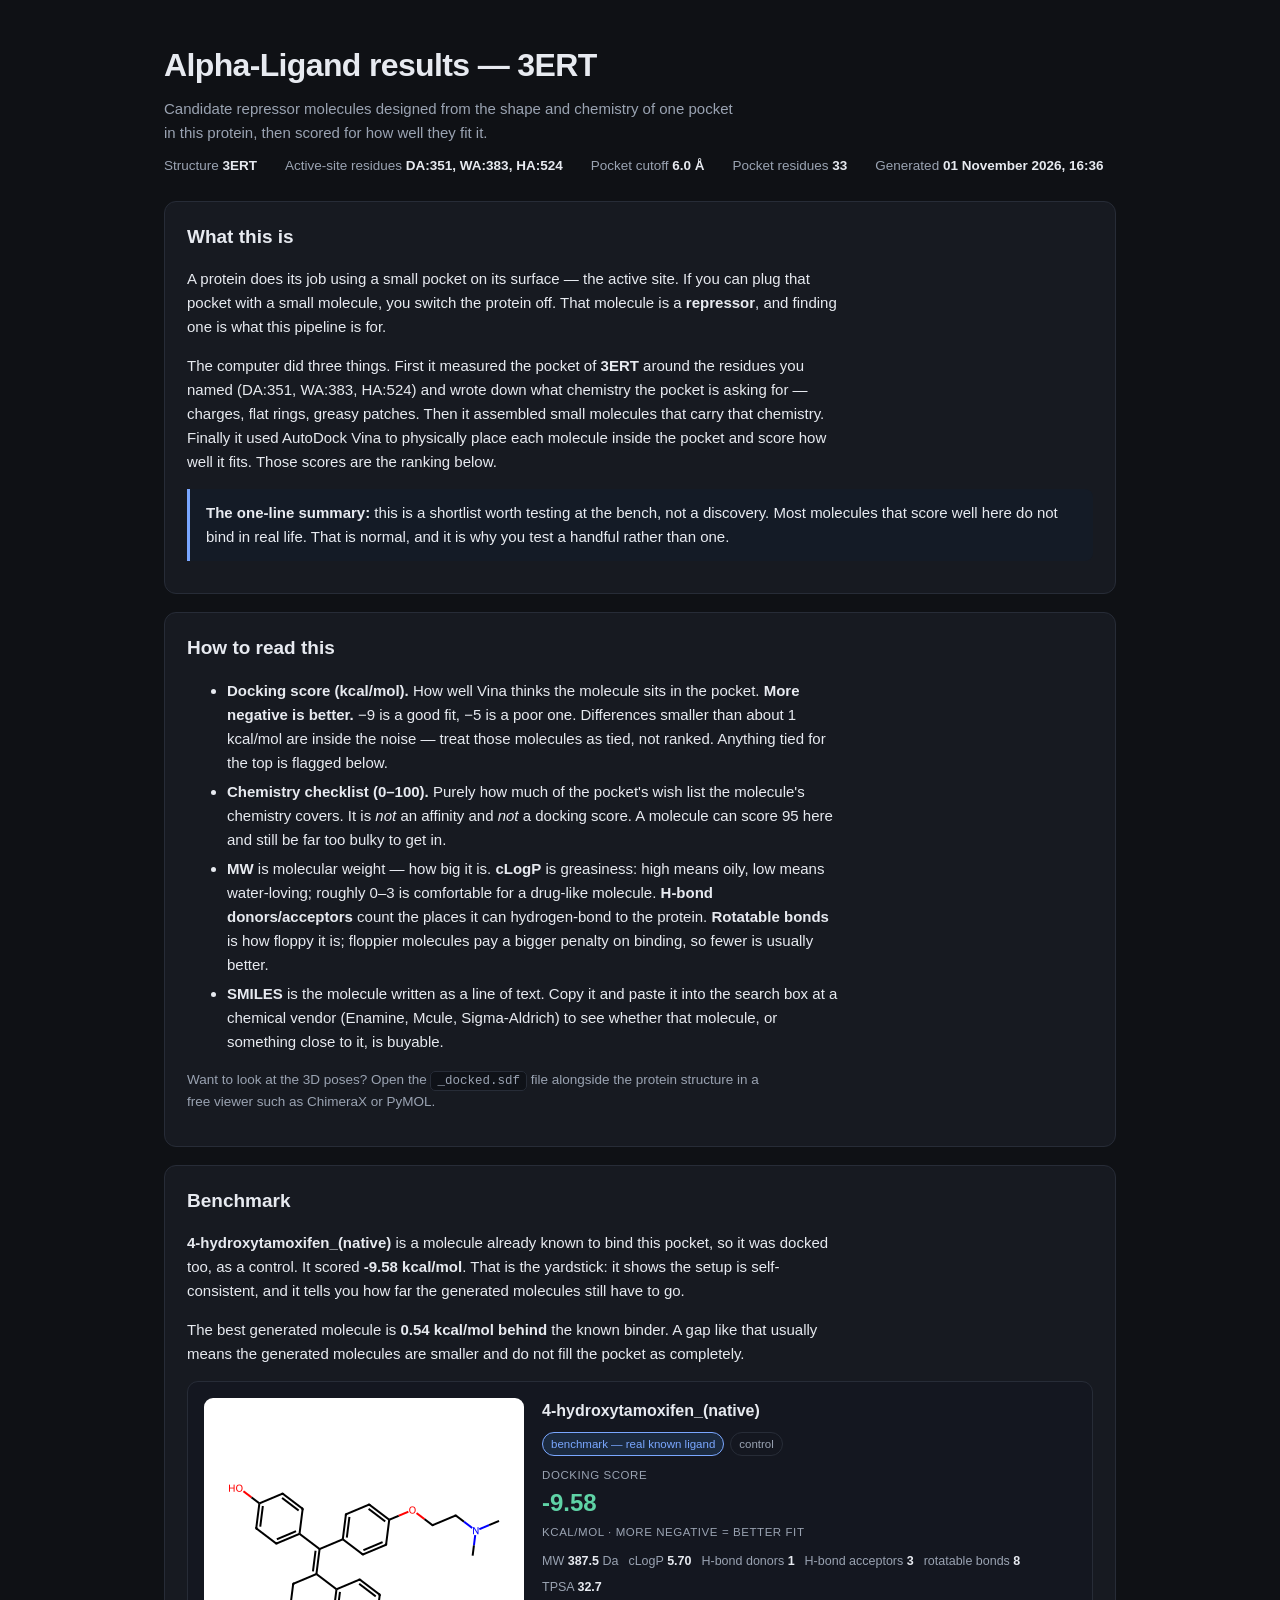
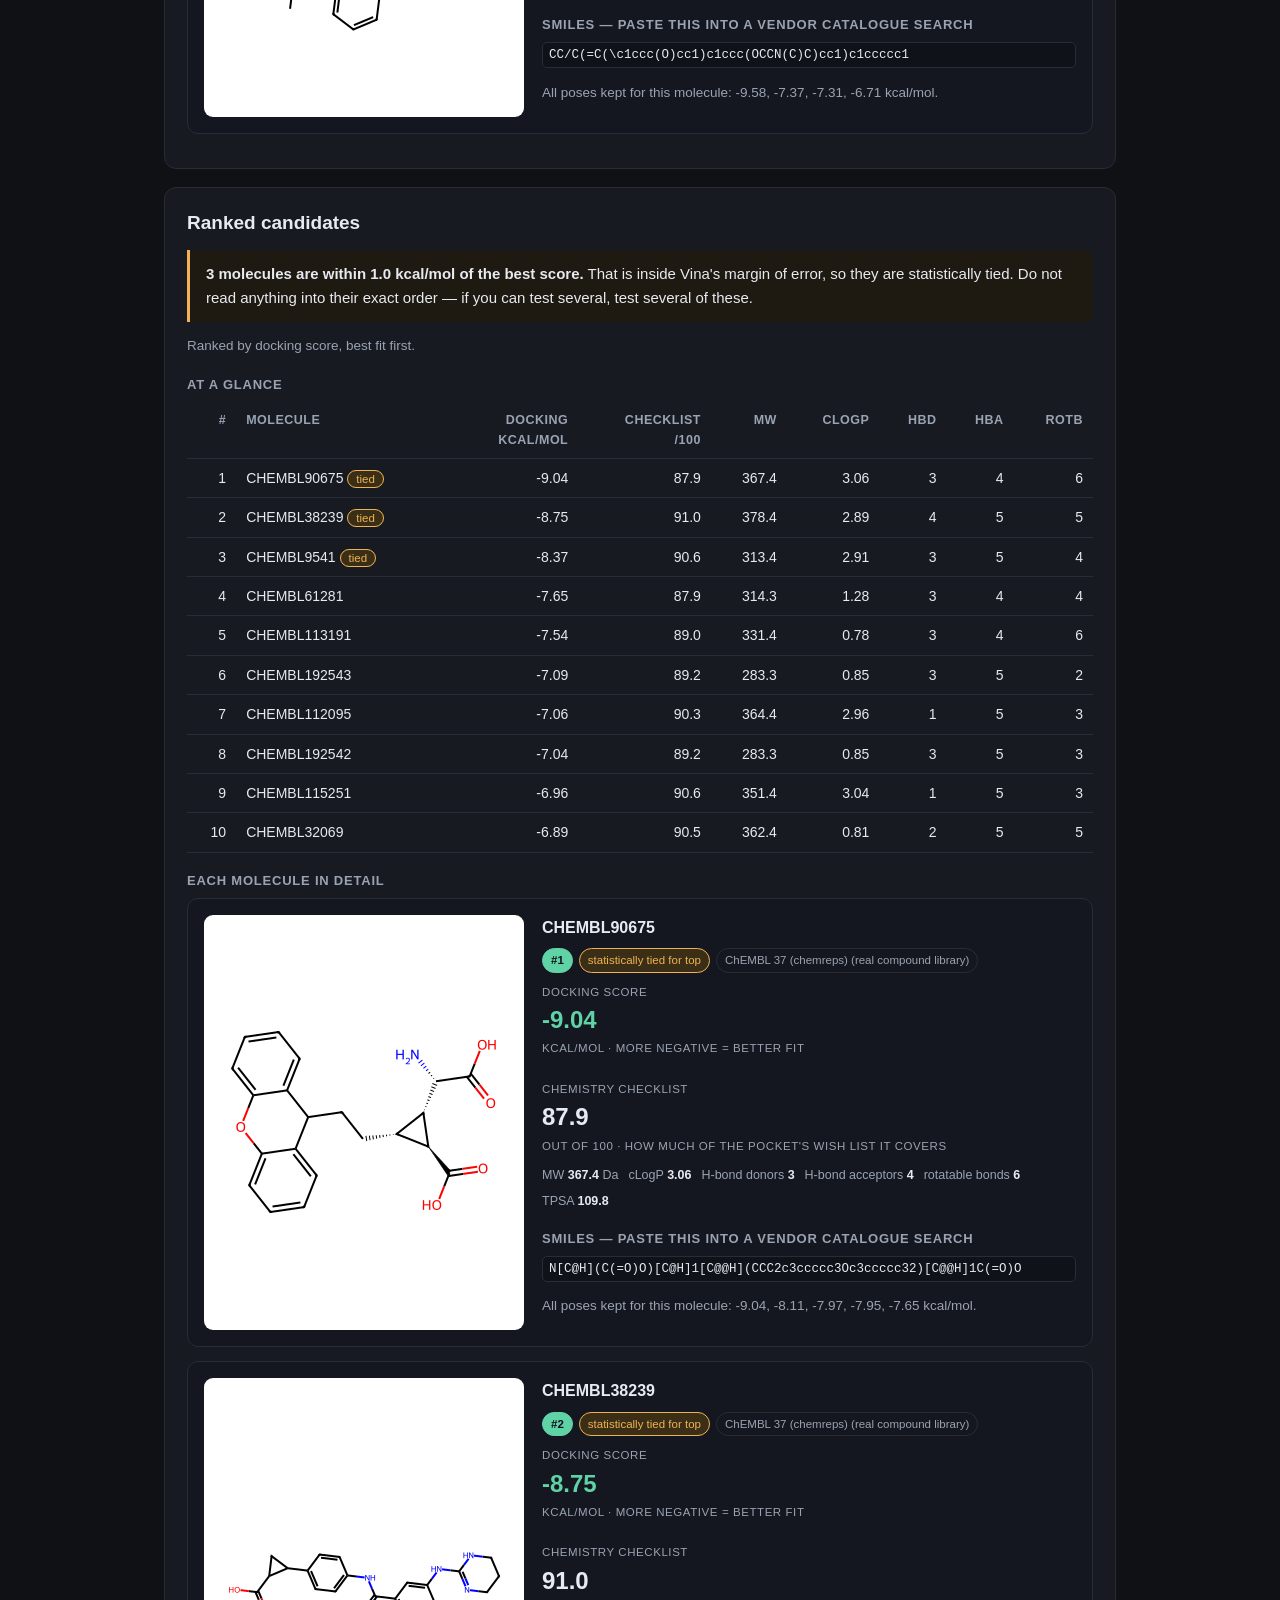
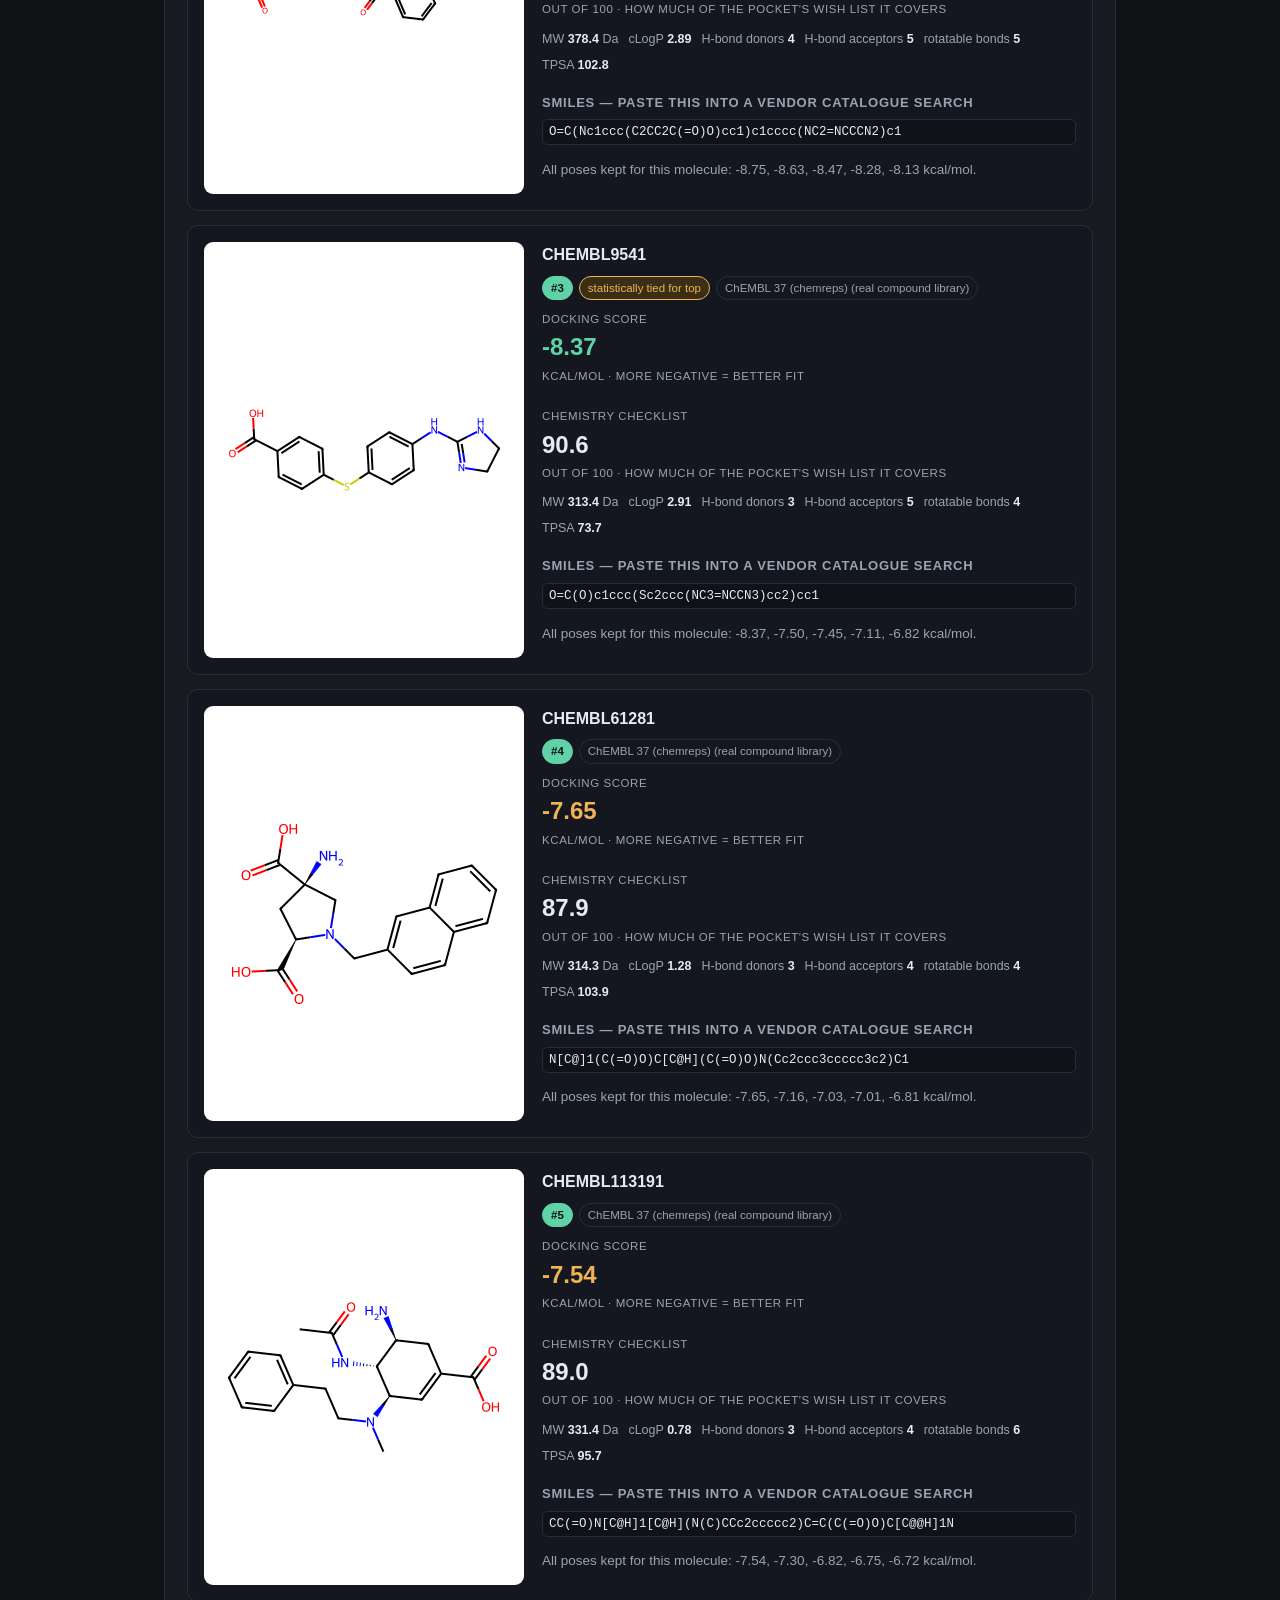
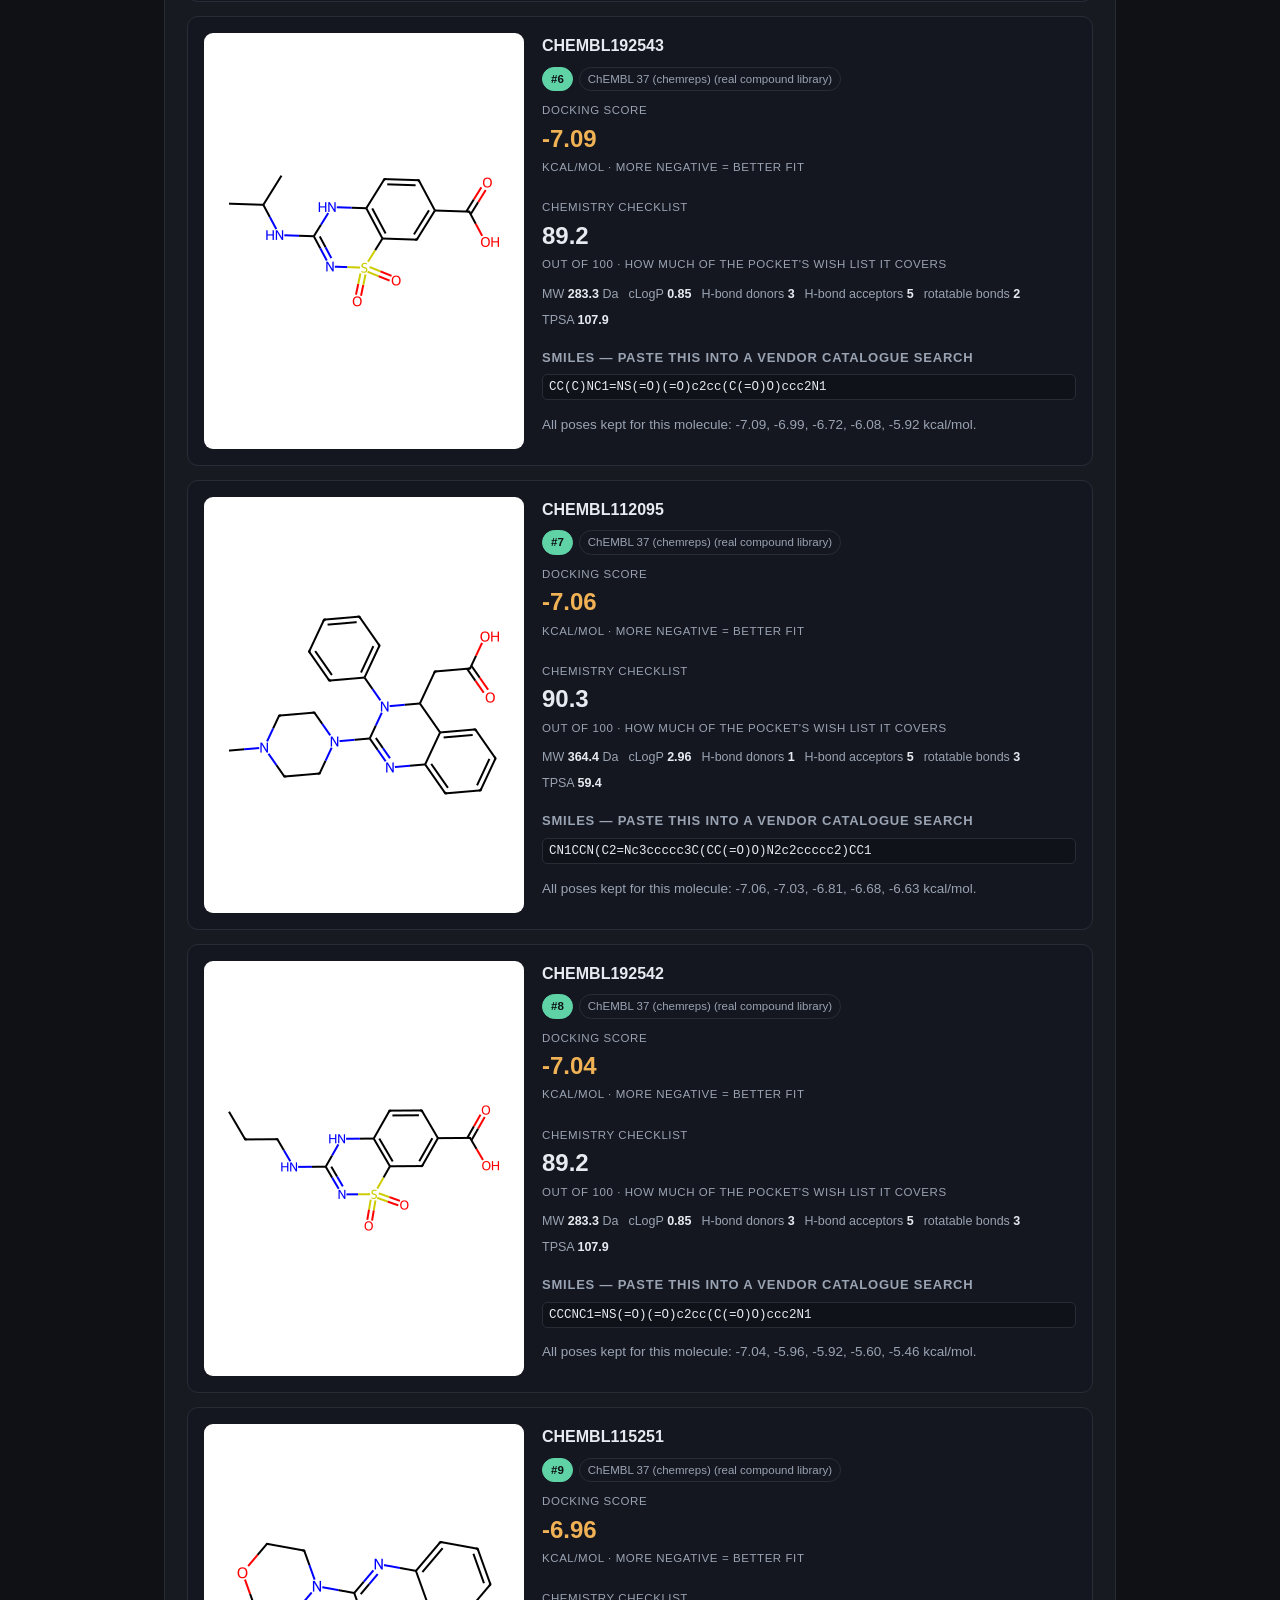
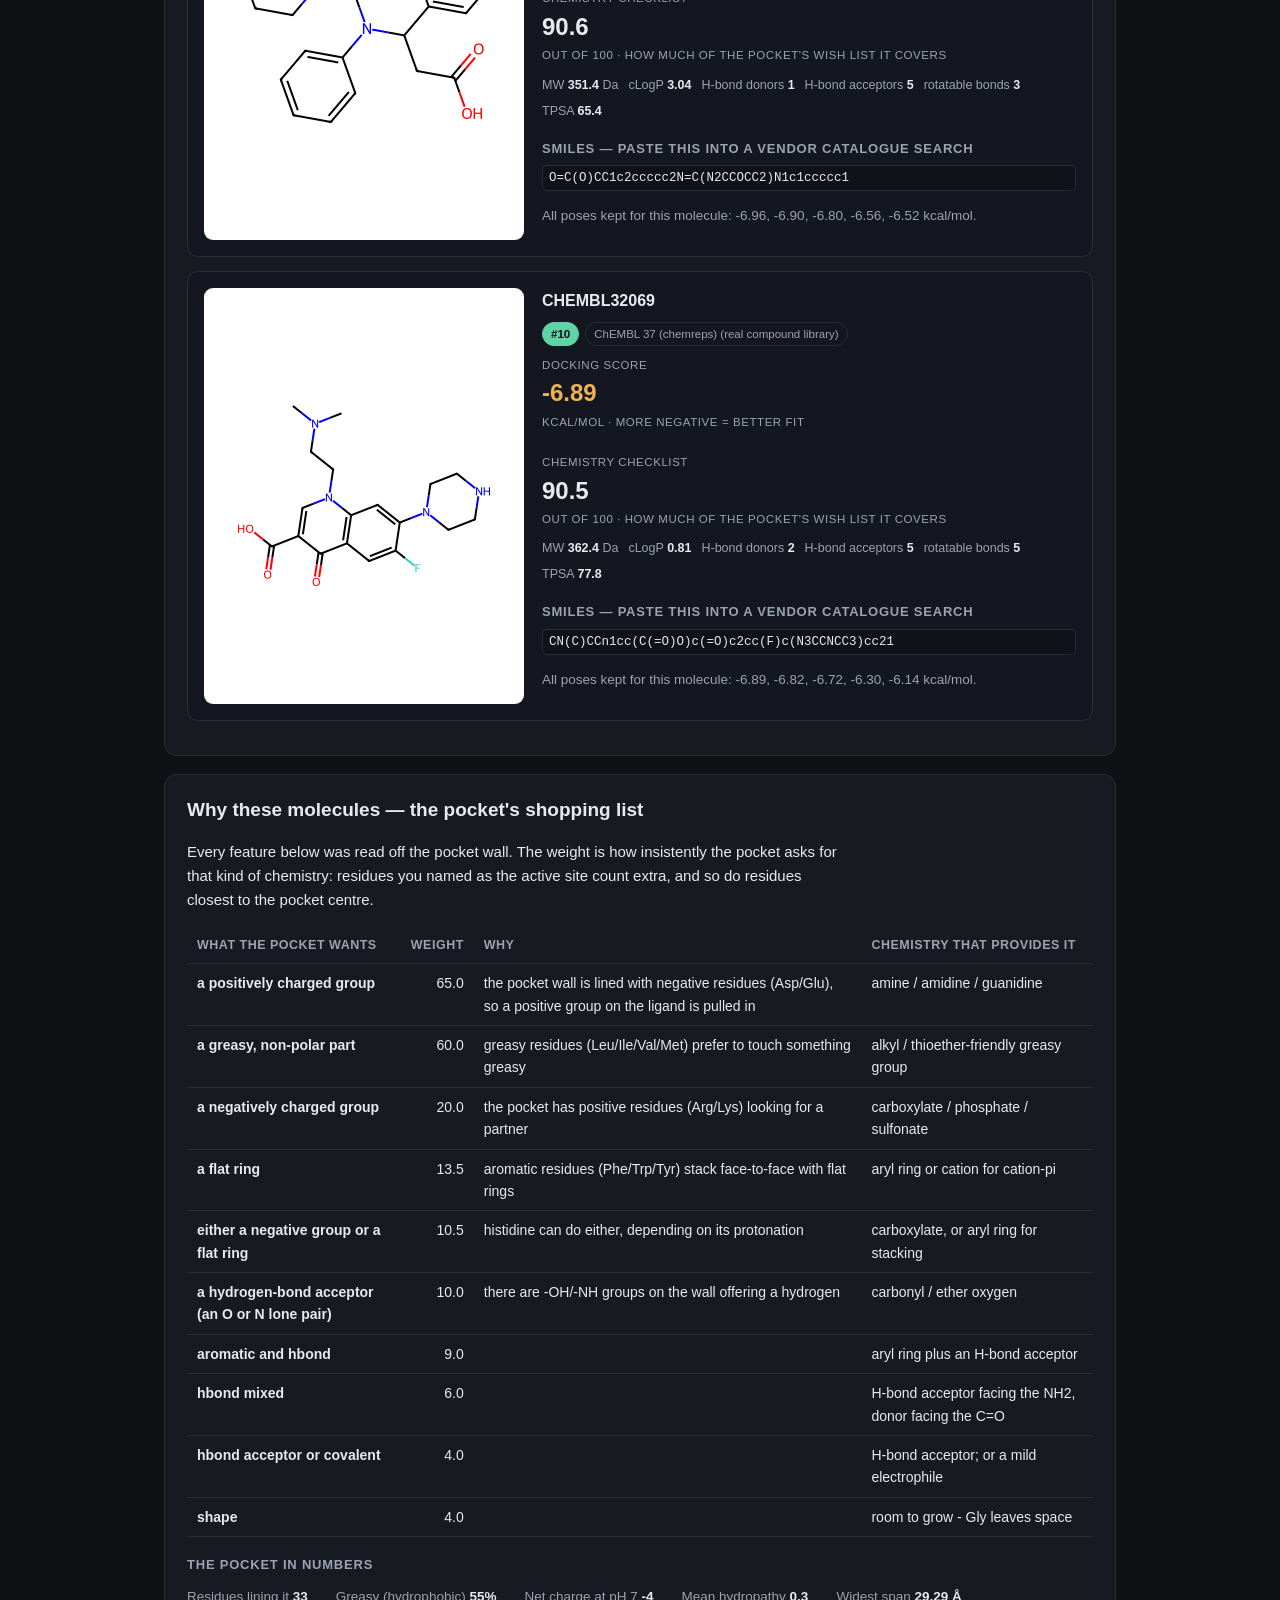
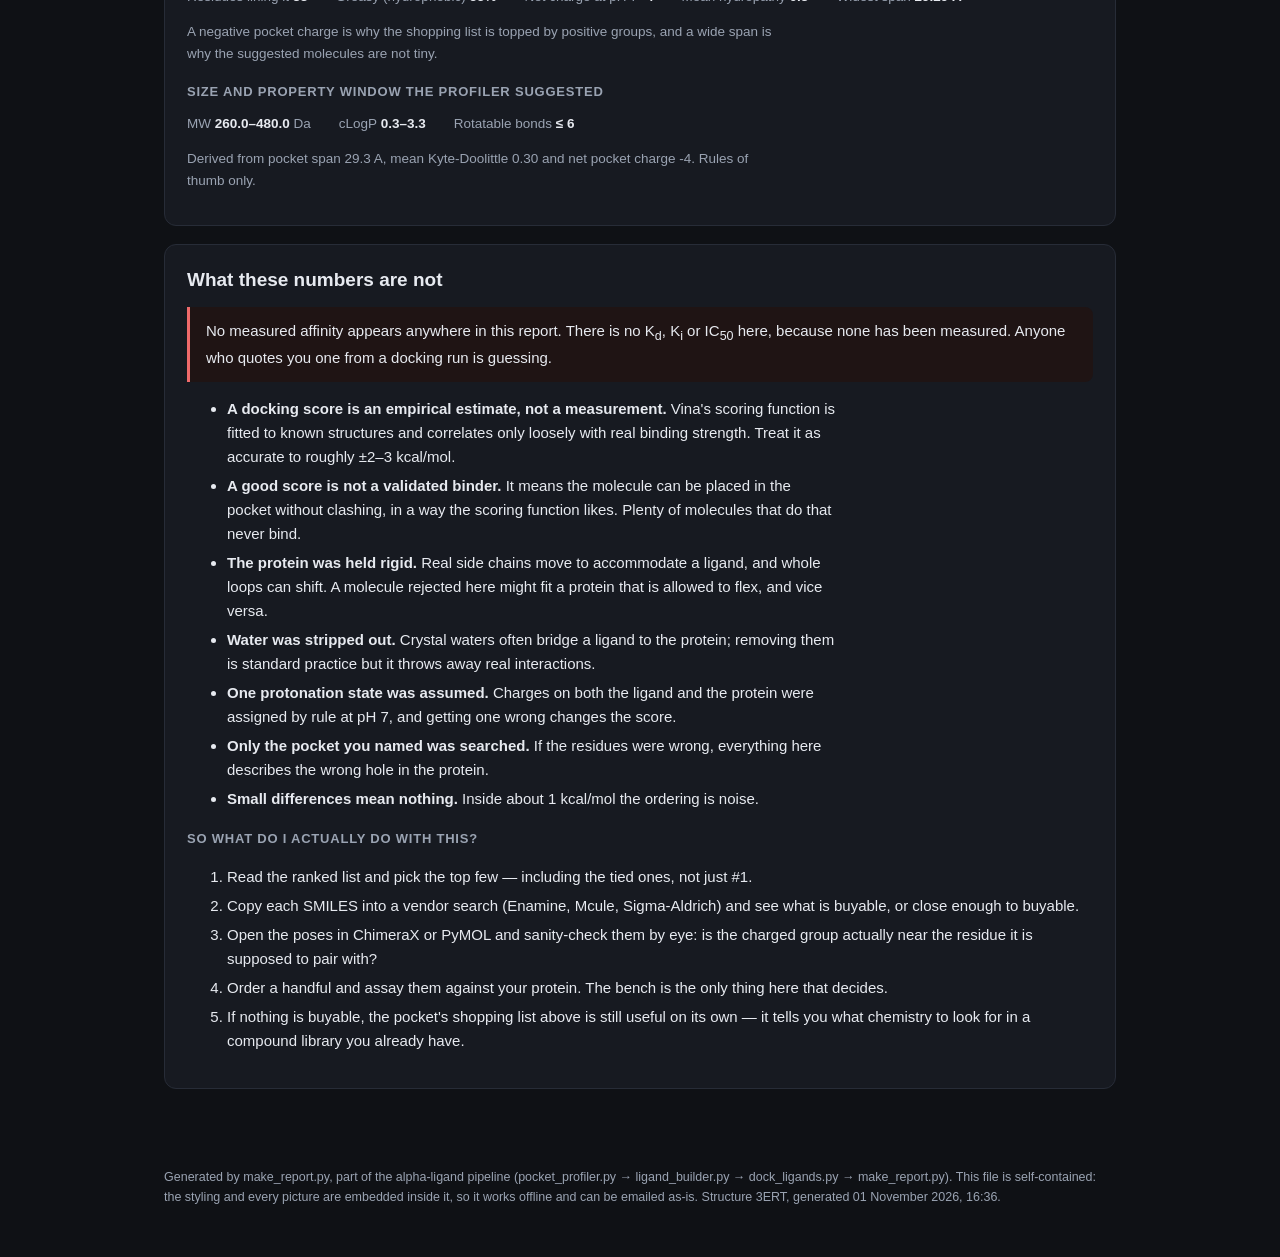
==== commit 342d45f0: "Add screen_library.py: screen the real ChEMBL library instead of the toy kit - pharmacophore_score.p" ====
--- a/output/3ERT_results.html
+++ b/output/3ERT_results.html
@@ -65,7 +65,7 @@
 </style></head><body>
 <header><h1>Alpha-Ligand results — 3ERT</h1>
 <p class='tagline'>Candidate repressor molecules designed from the shape and chemistry of one pocket in this protein, then scored for how well they fit it.</p>
-<div class='meta'><span>Structure <b>3ERT</b></span><span>Active-site residues <b>DA:351, WA:383, HA:524</b></span><span>Pocket cutoff <b>6.0 &Aring;</b></span><span>Pocket residues <b>33</b></span><span>Generated <b>29 October 2026, 21:38</b></span></div></header><main>
+<div class='meta'><span>Structure <b>3ERT</b></span><span>Active-site residues <b>DA:351, WA:383, HA:524</b></span><span>Pocket cutoff <b>6.0 &Aring;</b></span><span>Pocket residues <b>33</b></span><span>Generated <b>01 November 2026, 16:36</b></span></div></header><main>
 <div class='card'><h2>What this is</h2>
 <p>A protein does its job using a small pocket on its surface — the active site. If you can plug that pocket with a small molecule, you switch the protein off. That molecule is a <b>repressor</b>, and finding one is what this pipeline is for.</p>
 <p>The computer did three things. First it measured the pocket of <b>3ERT</b> around the residues you named (DA:351, WA:383, HA:524) and wrote down what chemistry the pocket is asking for — charges, flat rings, greasy patches. Then it assembled small molecules that carry that chemistry. 
@@ -81,7 +81,7 @@
 <p class='note'>Want to look at the 3D poses? Open the <code>_docked.sdf</code> file alongside the protein structure in a free viewer such as ChimeraX or PyMOL.</p></div>
 <div class='card'><h2>Benchmark</h2>
 <p><b>4-hydroxytamoxifen_(native)</b> is a molecule already known to bind this pocket, so it was docked too, as a control. It scored <b>-9.58 kcal/mol</b>. That is the yardstick: it shows the setup is self-consistent, and it tells you how far the generated molecules still have to go.</p>
-<p>The best generated molecule is <b>2.34 kcal/mol behind</b> the known binder. A gap like that usually means the generated molecules are smaller and do not fill the pocket as completely.</p>
+<p>The best generated molecule is <b>0.54 kcal/mol behind</b> the known binder. A gap like that usually means the generated molecules are smaller and do not fill the pocket as completely.</p>
 
 <div class="hit">
   <div class="pic"><img class="mol" alt="structure" src="[data-uri]"></div>
@@ -101,211 +101,211 @@
 </div>
 </div>
 <div class='card'><h2>Ranked candidates</h2>
-<div class='callout warn'><b>8 molecules are within 1.0 kcal/mol of the best score.</b> That is inside Vina's margin of error, so they are statistically tied. Do not read anything into their exact order — if you can test several, test several of these.</div>
+<div class='callout warn'><b>3 molecules are within 1.0 kcal/mol of the best score.</b> That is inside Vina's margin of error, so they are statistically tied. Do not read anything into their exact order — if you can test several, test several of these.</div>
 <p class='note'>Ranked by docking score, best fit first.</p>
 <h3>At a glance</h3><table><thead><tr><th class='num'>#</th><th>Molecule</th>
 <th class='num'>Docking<br>kcal/mol</th>
 <th class='num'>Checklist<br>/100</th><th class='num'>MW</th><th class='num'>cLogP</th><th class='num'>HBD</th><th class='num'>HBA</th><th class='num'>RotB</th></tr></thead><tbody>
-<tr><td class='num'>1</td><td>para-disubst-benzene + propylamine / tetrazolylmethyl <span class='badge tie'>tied</span></td>
-<td class='num'>-7.23</td>
-<td class='num'>79.3</td><td class='num'>217.3</td><td class='num'>0.68</td><td class='num'>2</td><td class='num'>4</td><td class='num'>5</td></tr>
-<tr><td class='num'>2</td><td>quinoline + guanidinomethyl <span class='badge tie'>tied</span></td>
-<td class='num'>-7.22</td>
-<td class='num'>73.3</td><td class='num'>200.2</td><td class='num'>1.22</td><td class='num'>3</td><td class='num'>2</td><td class='num'>2</td></tr>
-<tr><td class='num'>3</td><td>meta-disubst-benzene + propylamine / tetrazolylmethyl <span class='badge tie'>tied</span></td>
-<td class='num'>-7.13</td>
-<td class='num'>79.3</td><td class='num'>217.3</td><td class='num'>0.68</td><td class='num'>2</td><td class='num'>4</td><td class='num'>5</td></tr>
-<tr><td class='num'>4</td><td>para-disubst-benzene + guanidinomethyl / propanoic-acid <span class='badge tie'>tied</span></td>
-<td class='num'>-7.12</td>
-<td class='num'>82.8</td><td class='num'>221.3</td><td class='num'>0.69</td><td class='num'>4</td><td class='num'>2</td><td class='num'>5</td></tr>
-<tr><td class='num'>5</td><td>meta-disubst-benzene + guanidinomethyl / propanoic-acid <span class='badge tie'>tied</span></td>
-<td class='num'>-7.11</td>
-<td class='num'>82.8</td><td class='num'>221.3</td><td class='num'>0.69</td><td class='num'>4</td><td class='num'>2</td><td class='num'>5</td></tr>
-<tr><td class='num'>6</td><td>indole-phenol + guanidinomethyl <span class='badge tie'>tied</span></td>
-<td class='num'>-7.10</td>
-<td class='num'>73.4</td><td class='num'>204.2</td><td class='num'>0.86</td><td class='num'>5</td><td class='num'>2</td><td class='num'>2</td></tr>
-<tr><td class='num'>7</td><td>indole + guanidinomethyl <span class='badge tie'>tied</span></td>
-<td class='num'>-6.90</td>
-<td class='num'>70.2</td><td class='num'>188.2</td><td class='num'>1.15</td><td class='num'>4</td><td class='num'>1</td><td class='num'>2</td></tr>
-<tr><td class='num'>8</td><td>benzofuran + guanidinomethyl <span class='badge tie'>tied</span></td>
-<td class='num'>-6.83</td>
-<td class='num'>73.3</td><td class='num'>189.2</td><td class='num'>1.42</td><td class='num'>3</td><td class='num'>2</td><td class='num'>2</td></tr>
-<tr><td class='num'>9</td><td>phenol + guanidinomethyl</td>
-<td class='num'>-6.23</td>
-<td class='num'>71.5</td><td class='num'>165.2</td><td class='num'>0.38</td><td class='num'>4</td><td class='num'>2</td><td class='num'>2</td></tr>
-<tr><td class='num'>10</td><td>phenylalanine-like</td>
-<td class='num'>-5.85</td>
-<td class='num'>77.4</td><td class='num'>165.2</td><td class='num'>0.64</td><td class='num'>2</td><td class='num'>2</td><td class='num'>3</td></tr>
+<tr><td class='num'>1</td><td>CHEMBL90675 <span class='badge tie'>tied</span></td>
+<td class='num'>-9.04</td>
+<td class='num'>87.9</td><td class='num'>367.4</td><td class='num'>3.06</td><td class='num'>3</td><td class='num'>4</td><td class='num'>6</td></tr>
+<tr><td class='num'>2</td><td>CHEMBL38239 <span class='badge tie'>tied</span></td>
+<td class='num'>-8.75</td>
+<td class='num'>91.0</td><td class='num'>378.4</td><td class='num'>2.89</td><td class='num'>4</td><td class='num'>5</td><td class='num'>5</td></tr>
+<tr><td class='num'>3</td><td>CHEMBL9541 <span class='badge tie'>tied</span></td>
+<td class='num'>-8.37</td>
+<td class='num'>90.6</td><td class='num'>313.4</td><td class='num'>2.91</td><td class='num'>3</td><td class='num'>5</td><td class='num'>4</td></tr>
+<tr><td class='num'>4</td><td>CHEMBL61281</td>
+<td class='num'>-7.65</td>
+<td class='num'>87.9</td><td class='num'>314.3</td><td class='num'>1.28</td><td class='num'>3</td><td class='num'>4</td><td class='num'>4</td></tr>
+<tr><td class='num'>5</td><td>CHEMBL113191</td>
+<td class='num'>-7.54</td>
+<td class='num'>89.0</td><td class='num'>331.4</td><td class='num'>0.78</td><td class='num'>3</td><td class='num'>4</td><td class='num'>6</td></tr>
+<tr><td class='num'>6</td><td>CHEMBL192543</td>
+<td class='num'>-7.09</td>
+<td class='num'>89.2</td><td class='num'>283.3</td><td class='num'>0.85</td><td class='num'>3</td><td class='num'>5</td><td class='num'>2</td></tr>
+<tr><td class='num'>7</td><td>CHEMBL112095</td>
+<td class='num'>-7.06</td>
+<td class='num'>90.3</td><td class='num'>364.4</td><td class='num'>2.96</td><td class='num'>1</td><td class='num'>5</td><td class='num'>3</td></tr>
+<tr><td class='num'>8</td><td>CHEMBL192542</td>
+<td class='num'>-7.04</td>
+<td class='num'>89.2</td><td class='num'>283.3</td><td class='num'>0.85</td><td class='num'>3</td><td class='num'>5</td><td class='num'>3</td></tr>
+<tr><td class='num'>9</td><td>CHEMBL115251</td>
+<td class='num'>-6.96</td>
+<td class='num'>90.6</td><td class='num'>351.4</td><td class='num'>3.04</td><td class='num'>1</td><td class='num'>5</td><td class='num'>3</td></tr>
+<tr><td class='num'>10</td><td>CHEMBL32069</td>
+<td class='num'>-6.89</td>
+<td class='num'>90.5</td><td class='num'>362.4</td><td class='num'>0.81</td><td class='num'>2</td><td class='num'>5</td><td class='num'>5</td></tr>
 </tbody></table>
 <h3>Each molecule in detail</h3>
 
 <div class="hit">
-  <div class="pic"><img class="mol" alt="structure" src="[data-uri]"></div>
-  <div>
-    <p class="hitname">para-disubst-benzene + propylamine / tetrazolylmethyl</p>
-    <div class="badges"><span class="badge rank">#1</span><span class="badge tie">statistically tied for top</span><span class="badge">assembled</span></div>
-    <div class="scorerow"><div class="score"><span class="k">docking score</span><span class="v mid">-7.23</span><span class="k">kcal/mol &middot; more negative = better fit</span></div><div class="score"><span class="k">chemistry checklist</span><span class="v">79.3</span><span class="k">out of 100 &middot; how much of the pocket's wish list it covers</span></div></div>
-    <div class="props">
-      <span>MW <b>217.3</b> Da</span><span>cLogP <b>0.68</b></span>
-      <span>H-bond donors <b>2</b></span><span>H-bond acceptors <b>4</b></span>
-      <span>rotatable bonds <b>5</b></span><span>TPSA <b>80.5</b></span>
-    </div>
-    <h3>SMILES — paste this into a vendor catalogue search</h3>
-    <div class="smiles">NCCCc1ccc(Cc2nnn[nH]2)cc1</div>
-    <p class="note">All poses kept for this molecule: -7.23, -7.04, -6.87, -6.22, -6.15 kcal/mol.</p>
-  </div>
-</div>
-
-<div class="hit">
-  <div class="pic"><img class="mol" alt="structure" src="[data-uri]"></div>
-  <div>
-    <p class="hitname">quinoline + guanidinomethyl</p>
-    <div class="badges"><span class="badge rank">#2</span><span class="badge tie">statistically tied for top</span><span class="badge">assembled</span></div>
-    <div class="scorerow"><div class="score"><span class="k">docking score</span><span class="v mid">-7.22</span><span class="k">kcal/mol &middot; more negative = better fit</span></div><div class="score"><span class="k">chemistry checklist</span><span class="v">73.3</span><span class="k">out of 100 &middot; how much of the pocket's wish list it covers</span></div></div>
-    <div class="props">
-      <span>MW <b>200.2</b> Da</span><span>cLogP <b>1.22</b></span>
-      <span>H-bond donors <b>3</b></span><span>H-bond acceptors <b>2</b></span>
-      <span>rotatable bonds <b>2</b></span><span>TPSA <b>74.8</b></span>
-    </div>
-    <h3>SMILES — paste this into a vendor catalogue search</h3>
-    <div class="smiles">N=C(N)NCc1ccc2ccccc2n1</div>
-    <p class="note">All poses kept for this molecule: -7.22, -7.20, -7.10, -7.10, -6.99 kcal/mol.</p>
-  </div>
-</div>
-
-<div class="hit">
-  <div class="pic"><img class="mol" alt="structure" src="[data-uri]"></div>
-  <div>
-    <p class="hitname">meta-disubst-benzene + propylamine / tetrazolylmethyl</p>
-    <div class="badges"><span class="badge rank">#3</span><span class="badge tie">statistically tied for top</span><span class="badge">assembled</span></div>
-    <div class="scorerow"><div class="score"><span class="k">docking score</span><span class="v mid">-7.13</span><span class="k">kcal/mol &middot; more negative = better fit</span></div><div class="score"><span class="k">chemistry checklist</span><span class="v">79.3</span><span class="k">out of 100 &middot; how much of the pocket's wish list it covers</span></div></div>
-    <div class="props">
-      <span>MW <b>217.3</b> Da</span><span>cLogP <b>0.68</b></span>
-      <span>H-bond donors <b>2</b></span><span>H-bond acceptors <b>4</b></span>
-      <span>rotatable bonds <b>5</b></span><span>TPSA <b>80.5</b></span>
-    </div>
-    <h3>SMILES — paste this into a vendor catalogue search</h3>
-    <div class="smiles">NCCCc1cccc(Cc2nnn[nH]2)c1</div>
-    <p class="note">All poses kept for this molecule: -7.13, -7.10, -6.96, -6.78, -6.29 kcal/mol.</p>
-  </div>
-</div>
-
-<div class="hit">
-  <div class="pic"><img class="mol" alt="structure" src="[data-uri]"></div>
-  <div>
-    <p class="hitname">para-disubst-benzene + guanidinomethyl / propanoic-acid</p>
-    <div class="badges"><span class="badge rank">#4</span><span class="badge tie">statistically tied for top</span><span class="badge">assembled</span></div>
-    <div class="scorerow"><div class="score"><span class="k">docking score</span><span class="v mid">-7.12</span><span class="k">kcal/mol &middot; more negative = better fit</span></div><div class="score"><span class="k">chemistry checklist</span><span class="v">82.8</span><span class="k">out of 100 &middot; how much of the pocket's wish list it covers</span></div></div>
-    <div class="props">
-      <span>MW <b>221.3</b> Da</span><span>cLogP <b>0.69</b></span>
-      <span>H-bond donors <b>4</b></span><span>H-bond acceptors <b>2</b></span>
-      <span>rotatable bonds <b>5</b></span><span>TPSA <b>99.2</b></span>
-    </div>
-    <h3>SMILES — paste this into a vendor catalogue search</h3>
-    <div class="smiles">N=C(N)NCc1ccc(CCC(=O)O)cc1</div>
-    <p class="note">All poses kept for this molecule: -7.12, -6.73, -6.44, -6.37, -6.02 kcal/mol.</p>
-  </div>
-</div>
-
-<div class="hit">
-  <div class="pic"><img class="mol" alt="structure" src="[data-uri]"></div>
-  <div>
-    <p class="hitname">meta-disubst-benzene + guanidinomethyl / propanoic-acid</p>
-    <div class="badges"><span class="badge rank">#5</span><span class="badge tie">statistically tied for top</span><span class="badge">assembled</span></div>
-    <div class="scorerow"><div class="score"><span class="k">docking score</span><span class="v mid">-7.11</span><span class="k">kcal/mol &middot; more negative = better fit</span></div><div class="score"><span class="k">chemistry checklist</span><span class="v">82.8</span><span class="k">out of 100 &middot; how much of the pocket's wish list it covers</span></div></div>
-    <div class="props">
-      <span>MW <b>221.3</b> Da</span><span>cLogP <b>0.69</b></span>
-      <span>H-bond donors <b>4</b></span><span>H-bond acceptors <b>2</b></span>
-      <span>rotatable bonds <b>5</b></span><span>TPSA <b>99.2</b></span>
-    </div>
-    <h3>SMILES — paste this into a vendor catalogue search</h3>
-    <div class="smiles">N=C(N)NCc1cccc(CCC(=O)O)c1</div>
-    <p class="note">All poses kept for this molecule: -7.11, -7.04, -6.94, -6.81, -6.66 kcal/mol.</p>
-  </div>
-</div>
-
-<div class="hit">
-  <div class="pic"><img class="mol" alt="structure" src="[data-uri]"></div>
-  <div>
-    <p class="hitname">indole-phenol + guanidinomethyl</p>
-    <div class="badges"><span class="badge rank">#6</span><span class="badge tie">statistically tied for top</span><span class="badge">assembled</span></div>
-    <div class="scorerow"><div class="score"><span class="k">docking score</span><span class="v mid">-7.10</span><span class="k">kcal/mol &middot; more negative = better fit</span></div><div class="score"><span class="k">chemistry checklist</span><span class="v">73.4</span><span class="k">out of 100 &middot; how much of the pocket's wish list it covers</span></div></div>
-    <div class="props">
-      <span>MW <b>204.2</b> Da</span><span>cLogP <b>0.86</b></span>
-      <span>H-bond donors <b>5</b></span><span>H-bond acceptors <b>2</b></span>
-      <span>rotatable bonds <b>2</b></span><span>TPSA <b>97.9</b></span>
-    </div>
-    <h3>SMILES — paste this into a vendor catalogue search</h3>
-    <div class="smiles">N=C(N)NCc1cc2cc(O)ccc2[nH]1</div>
-    <p class="note">All poses kept for this molecule: -7.10, -7.01, -6.94, -6.91, -6.83 kcal/mol.</p>
-  </div>
-</div>
-
-<div class="hit">
-  <div class="pic"><img class="mol" alt="structure" src="[data-uri]"></div>
-  <div>
-    <p class="hitname">indole + guanidinomethyl</p>
-    <div class="badges"><span class="badge rank">#7</span><span class="badge tie">statistically tied for top</span><span class="badge">assembled</span></div>
-    <div class="scorerow"><div class="score"><span class="k">docking score</span><span class="v mid">-6.90</span><span class="k">kcal/mol &middot; more negative = better fit</span></div><div class="score"><span class="k">chemistry checklist</span><span class="v">70.2</span><span class="k">out of 100 &middot; how much of the pocket's wish list it covers</span></div></div>
-    <div class="props">
-      <span>MW <b>188.2</b> Da</span><span>cLogP <b>1.15</b></span>
-      <span>H-bond donors <b>4</b></span><span>H-bond acceptors <b>1</b></span>
-      <span>rotatable bonds <b>2</b></span><span>TPSA <b>77.7</b></span>
-    </div>
-    <h3>SMILES — paste this into a vendor catalogue search</h3>
-    <div class="smiles">N=C(N)NCc1cc2ccccc2[nH]1</div>
-    <p class="note">All poses kept for this molecule: -6.90, -6.88, -6.77, -6.66, -6.58 kcal/mol.</p>
-  </div>
-</div>
-
-<div class="hit">
-  <div class="pic"><img class="mol" alt="structure" src="[data-uri]"></div>
-  <div>
-    <p class="hitname">benzofuran + guanidinomethyl</p>
-    <div class="badges"><span class="badge rank">#8</span><span class="badge tie">statistically tied for top</span><span class="badge">assembled</span></div>
-    <div class="scorerow"><div class="score"><span class="k">docking score</span><span class="v mid">-6.83</span><span class="k">kcal/mol &middot; more negative = better fit</span></div><div class="score"><span class="k">chemistry checklist</span><span class="v">73.3</span><span class="k">out of 100 &middot; how much of the pocket's wish list it covers</span></div></div>
-    <div class="props">
-      <span>MW <b>189.2</b> Da</span><span>cLogP <b>1.42</b></span>
-      <span>H-bond donors <b>3</b></span><span>H-bond acceptors <b>2</b></span>
-      <span>rotatable bonds <b>2</b></span><span>TPSA <b>75.0</b></span>
-    </div>
-    <h3>SMILES — paste this into a vendor catalogue search</h3>
-    <div class="smiles">N=C(N)NCc1cc2ccccc2o1</div>
-    <p class="note">All poses kept for this molecule: -6.83, -6.77, -6.55, -6.49, -6.48 kcal/mol.</p>
-  </div>
-</div>
-
-<div class="hit">
-  <div class="pic"><img class="mol" alt="structure" src="[data-uri]"></div>
-  <div>
-    <p class="hitname">phenol + guanidinomethyl</p>
-    <div class="badges"><span class="badge rank">#9</span><span class="badge">assembled</span></div>
-    <div class="scorerow"><div class="score"><span class="k">docking score</span><span class="v mid">-6.23</span><span class="k">kcal/mol &middot; more negative = better fit</span></div><div class="score"><span class="k">chemistry checklist</span><span class="v">71.5</span><span class="k">out of 100 &middot; how much of the pocket's wish list it covers</span></div></div>
-    <div class="props">
-      <span>MW <b>165.2</b> Da</span><span>cLogP <b>0.38</b></span>
-      <span>H-bond donors <b>4</b></span><span>H-bond acceptors <b>2</b></span>
-      <span>rotatable bonds <b>2</b></span><span>TPSA <b>82.1</b></span>
-    </div>
-    <h3>SMILES — paste this into a vendor catalogue search</h3>
-    <div class="smiles">N=C(N)NCc1ccc(O)cc1</div>
-    <p class="note">All poses kept for this molecule: -6.23, -5.84, -5.83, -5.81, -5.65 kcal/mol.</p>
-  </div>
-</div>
-
-<div class="hit">
-  <div class="pic"><img class="mol" alt="structure" src="[data-uri]"></div>
-  <div>
-    <p class="hitname">phenylalanine-like</p>
-    <div class="badges"><span class="badge rank">#10</span><span class="badge">known fragment</span></div>
-    <div class="scorerow"><div class="score"><span class="k">docking score</span><span class="v mid">-5.85</span><span class="k">kcal/mol &middot; more negative = better fit</span></div><div class="score"><span class="k">chemistry checklist</span><span class="v">77.4</span><span class="k">out of 100 &middot; how much of the pocket's wish list it covers</span></div></div>
-    <div class="props">
-      <span>MW <b>165.2</b> Da</span><span>cLogP <b>0.64</b></span>
-      <span>H-bond donors <b>2</b></span><span>H-bond acceptors <b>2</b></span>
-      <span>rotatable bonds <b>3</b></span><span>TPSA <b>63.3</b></span>
-    </div>
-    <h3>SMILES — paste this into a vendor catalogue search</h3>
-    <div class="smiles">NC(Cc1ccccc1)C(=O)O</div>
-    <p class="note">All poses kept for this molecule: -5.85, -5.78, -5.67, -5.30, -5.24 kcal/mol.</p>
+  <div class="pic"><img class="mol" alt="structure" src="[data-uri]"></div>
+  <div>
+    <p class="hitname">CHEMBL90675</p>
+    <div class="badges"><span class="badge rank">#1</span><span class="badge tie">statistically tied for top</span><span class="badge">ChEMBL 37 (chemreps) (real compound library)</span></div>
+    <div class="scorerow"><div class="score"><span class="k">docking score</span><span class="v good">-9.04</span><span class="k">kcal/mol &middot; more negative = better fit</span></div><div class="score"><span class="k">chemistry checklist</span><span class="v">87.9</span><span class="k">out of 100 &middot; how much of the pocket's wish list it covers</span></div></div>
+    <div class="props">
+      <span>MW <b>367.4</b> Da</span><span>cLogP <b>3.06</b></span>
+      <span>H-bond donors <b>3</b></span><span>H-bond acceptors <b>4</b></span>
+      <span>rotatable bonds <b>6</b></span><span>TPSA <b>109.8</b></span>
+    </div>
+    <h3>SMILES — paste this into a vendor catalogue search</h3>
+    <div class="smiles">N[C@H](C(=O)O)[C@H]1[C@@H](CCC2c3ccccc3Oc3ccccc32)[C@@H]1C(=O)O</div>
+    <p class="note">All poses kept for this molecule: -9.04, -8.11, -7.97, -7.95, -7.65 kcal/mol.</p>
+  </div>
+</div>
+
+<div class="hit">
+  <div class="pic"><img class="mol" alt="structure" src="[data-uri]"></div>
+  <div>
+    <p class="hitname">CHEMBL38239</p>
+    <div class="badges"><span class="badge rank">#2</span><span class="badge tie">statistically tied for top</span><span class="badge">ChEMBL 37 (chemreps) (real compound library)</span></div>
+    <div class="scorerow"><div class="score"><span class="k">docking score</span><span class="v good">-8.75</span><span class="k">kcal/mol &middot; more negative = better fit</span></div><div class="score"><span class="k">chemistry checklist</span><span class="v">91.0</span><span class="k">out of 100 &middot; how much of the pocket's wish list it covers</span></div></div>
+    <div class="props">
+      <span>MW <b>378.4</b> Da</span><span>cLogP <b>2.89</b></span>
+      <span>H-bond donors <b>4</b></span><span>H-bond acceptors <b>5</b></span>
+      <span>rotatable bonds <b>5</b></span><span>TPSA <b>102.8</b></span>
+    </div>
+    <h3>SMILES — paste this into a vendor catalogue search</h3>
+    <div class="smiles">O=C(Nc1ccc(C2CC2C(=O)O)cc1)c1cccc(NC2=NCCCN2)c1</div>
+    <p class="note">All poses kept for this molecule: -8.75, -8.63, -8.47, -8.28, -8.13 kcal/mol.</p>
+  </div>
+</div>
+
+<div class="hit">
+  <div class="pic"><img class="mol" alt="structure" src="[data-uri]"></div>
+  <div>
+    <p class="hitname">CHEMBL9541</p>
+    <div class="badges"><span class="badge rank">#3</span><span class="badge tie">statistically tied for top</span><span class="badge">ChEMBL 37 (chemreps) (real compound library)</span></div>
+    <div class="scorerow"><div class="score"><span class="k">docking score</span><span class="v good">-8.37</span><span class="k">kcal/mol &middot; more negative = better fit</span></div><div class="score"><span class="k">chemistry checklist</span><span class="v">90.6</span><span class="k">out of 100 &middot; how much of the pocket's wish list it covers</span></div></div>
+    <div class="props">
+      <span>MW <b>313.4</b> Da</span><span>cLogP <b>2.91</b></span>
+      <span>H-bond donors <b>3</b></span><span>H-bond acceptors <b>5</b></span>
+      <span>rotatable bonds <b>4</b></span><span>TPSA <b>73.7</b></span>
+    </div>
+    <h3>SMILES — paste this into a vendor catalogue search</h3>
+    <div class="smiles">O=C(O)c1ccc(Sc2ccc(NC3=NCCN3)cc2)cc1</div>
+    <p class="note">All poses kept for this molecule: -8.37, -7.50, -7.45, -7.11, -6.82 kcal/mol.</p>
+  </div>
+</div>
+
+<div class="hit">
+  <div class="pic"><img class="mol" alt="structure" src="[data-uri]"></div>
+  <div>
+    <p class="hitname">CHEMBL61281</p>
+    <div class="badges"><span class="badge rank">#4</span><span class="badge">ChEMBL 37 (chemreps) (real compound library)</span></div>
+    <div class="scorerow"><div class="score"><span class="k">docking score</span><span class="v mid">-7.65</span><span class="k">kcal/mol &middot; more negative = better fit</span></div><div class="score"><span class="k">chemistry checklist</span><span class="v">87.9</span><span class="k">out of 100 &middot; how much of the pocket's wish list it covers</span></div></div>
+    <div class="props">
+      <span>MW <b>314.3</b> Da</span><span>cLogP <b>1.28</b></span>
+      <span>H-bond donors <b>3</b></span><span>H-bond acceptors <b>4</b></span>
+      <span>rotatable bonds <b>4</b></span><span>TPSA <b>103.9</b></span>
+    </div>
+    <h3>SMILES — paste this into a vendor catalogue search</h3>
+    <div class="smiles">N[C@]1(C(=O)O)C[C@H](C(=O)O)N(Cc2ccc3ccccc3c2)C1</div>
+    <p class="note">All poses kept for this molecule: -7.65, -7.16, -7.03, -7.01, -6.81 kcal/mol.</p>
+  </div>
+</div>
+
+<div class="hit">
+  <div class="pic"><img class="mol" alt="structure" src="[data-uri]"></div>
+  <div>
+    <p class="hitname">CHEMBL113191</p>
+    <div class="badges"><span class="badge rank">#5</span><span class="badge">ChEMBL 37 (chemreps) (real compound library)</span></div>
+    <div class="scorerow"><div class="score"><span class="k">docking score</span><span class="v mid">-7.54</span><span class="k">kcal/mol &middot; more negative = better fit</span></div><div class="score"><span class="k">chemistry checklist</span><span class="v">89.0</span><span class="k">out of 100 &middot; how much of the pocket's wish list it covers</span></div></div>
+    <div class="props">
+      <span>MW <b>331.4</b> Da</span><span>cLogP <b>0.78</b></span>
+      <span>H-bond donors <b>3</b></span><span>H-bond acceptors <b>4</b></span>
+      <span>rotatable bonds <b>6</b></span><span>TPSA <b>95.7</b></span>
+    </div>
+    <h3>SMILES — paste this into a vendor catalogue search</h3>
+    <div class="smiles">CC(=O)N[C@H]1[C@H](N(C)CCc2ccccc2)C=C(C(=O)O)C[C@@H]1N</div>
+    <p class="note">All poses kept for this molecule: -7.54, -7.30, -6.82, -6.75, -6.72 kcal/mol.</p>
+  </div>
+</div>
+
+<div class="hit">
+  <div class="pic"><img class="mol" alt="structure" src="[data-uri]"></div>
+  <div>
+    <p class="hitname">CHEMBL192543</p>
+    <div class="badges"><span class="badge rank">#6</span><span class="badge">ChEMBL 37 (chemreps) (real compound library)</span></div>
+    <div class="scorerow"><div class="score"><span class="k">docking score</span><span class="v mid">-7.09</span><span class="k">kcal/mol &middot; more negative = better fit</span></div><div class="score"><span class="k">chemistry checklist</span><span class="v">89.2</span><span class="k">out of 100 &middot; how much of the pocket's wish list it covers</span></div></div>
+    <div class="props">
+      <span>MW <b>283.3</b> Da</span><span>cLogP <b>0.85</b></span>
+      <span>H-bond donors <b>3</b></span><span>H-bond acceptors <b>5</b></span>
+      <span>rotatable bonds <b>2</b></span><span>TPSA <b>107.9</b></span>
+    </div>
+    <h3>SMILES — paste this into a vendor catalogue search</h3>
+    <div class="smiles">CC(C)NC1=NS(=O)(=O)c2cc(C(=O)O)ccc2N1</div>
+    <p class="note">All poses kept for this molecule: -7.09, -6.99, -6.72, -6.08, -5.92 kcal/mol.</p>
+  </div>
+</div>
+
+<div class="hit">
+  <div class="pic"><img class="mol" alt="structure" src="[data-uri]"></div>
+  <div>
+    <p class="hitname">CHEMBL112095</p>
+    <div class="badges"><span class="badge rank">#7</span><span class="badge">ChEMBL 37 (chemreps) (real compound library)</span></div>
+    <div class="scorerow"><div class="score"><span class="k">docking score</span><span class="v mid">-7.06</span><span class="k">kcal/mol &middot; more negative = better fit</span></div><div class="score"><span class="k">chemistry checklist</span><span class="v">90.3</span><span class="k">out of 100 &middot; how much of the pocket's wish list it covers</span></div></div>
+    <div class="props">
+      <span>MW <b>364.4</b> Da</span><span>cLogP <b>2.96</b></span>
+      <span>H-bond donors <b>1</b></span><span>H-bond acceptors <b>5</b></span>
+      <span>rotatable bonds <b>3</b></span><span>TPSA <b>59.4</b></span>
+    </div>
+    <h3>SMILES — paste this into a vendor catalogue search</h3>
+    <div class="smiles">CN1CCN(C2=Nc3ccccc3C(CC(=O)O)N2c2ccccc2)CC1</div>
+    <p class="note">All poses kept for this molecule: -7.06, -7.03, -6.81, -6.68, -6.63 kcal/mol.</p>
+  </div>
+</div>
+
+<div class="hit">
+  <div class="pic"><img class="mol" alt="structure" src="[data-uri]"></div>
+  <div>
+    <p class="hitname">CHEMBL192542</p>
+    <div class="badges"><span class="badge rank">#8</span><span class="badge">ChEMBL 37 (chemreps) (real compound library)</span></div>
+    <div class="scorerow"><div class="score"><span class="k">docking score</span><span class="v mid">-7.04</span><span class="k">kcal/mol &middot; more negative = better fit</span></div><div class="score"><span class="k">chemistry checklist</span><span class="v">89.2</span><span class="k">out of 100 &middot; how much of the pocket's wish list it covers</span></div></div>
+    <div class="props">
+      <span>MW <b>283.3</b> Da</span><span>cLogP <b>0.85</b></span>
+      <span>H-bond donors <b>3</b></span><span>H-bond acceptors <b>5</b></span>
+      <span>rotatable bonds <b>3</b></span><span>TPSA <b>107.9</b></span>
+    </div>
+    <h3>SMILES — paste this into a vendor catalogue search</h3>
+    <div class="smiles">CCCNC1=NS(=O)(=O)c2cc(C(=O)O)ccc2N1</div>
+    <p class="note">All poses kept for this molecule: -7.04, -5.96, -5.92, -5.60, -5.46 kcal/mol.</p>
+  </div>
+</div>
+
+<div class="hit">
+  <div class="pic"><img class="mol" alt="structure" src="[data-uri]"></div>
+  <div>
+    <p class="hitname">CHEMBL115251</p>
+    <div class="badges"><span class="badge rank">#9</span><span class="badge">ChEMBL 37 (chemreps) (real compound library)</span></div>
+    <div class="scorerow"><div class="score"><span class="k">docking score</span><span class="v mid">-6.96</span><span class="k">kcal/mol &middot; more negative = better fit</span></div><div class="score"><span class="k">chemistry checklist</span><span class="v">90.6</span><span class="k">out of 100 &middot; how much of the pocket's wish list it covers</span></div></div>
+    <div class="props">
+      <span>MW <b>351.4</b> Da</span><span>cLogP <b>3.04</b></span>
+      <span>H-bond donors <b>1</b></span><span>H-bond acceptors <b>5</b></span>
+      <span>rotatable bonds <b>3</b></span><span>TPSA <b>65.4</b></span>
+    </div>
+    <h3>SMILES — paste this into a vendor catalogue search</h3>
+    <div class="smiles">O=C(O)CC1c2ccccc2N=C(N2CCOCC2)N1c1ccccc1</div>
+    <p class="note">All poses kept for this molecule: -6.96, -6.90, -6.80, -6.56, -6.52 kcal/mol.</p>
+  </div>
+</div>
+
+<div class="hit">
+  <div class="pic"><img class="mol" alt="structure" src="[data-uri]